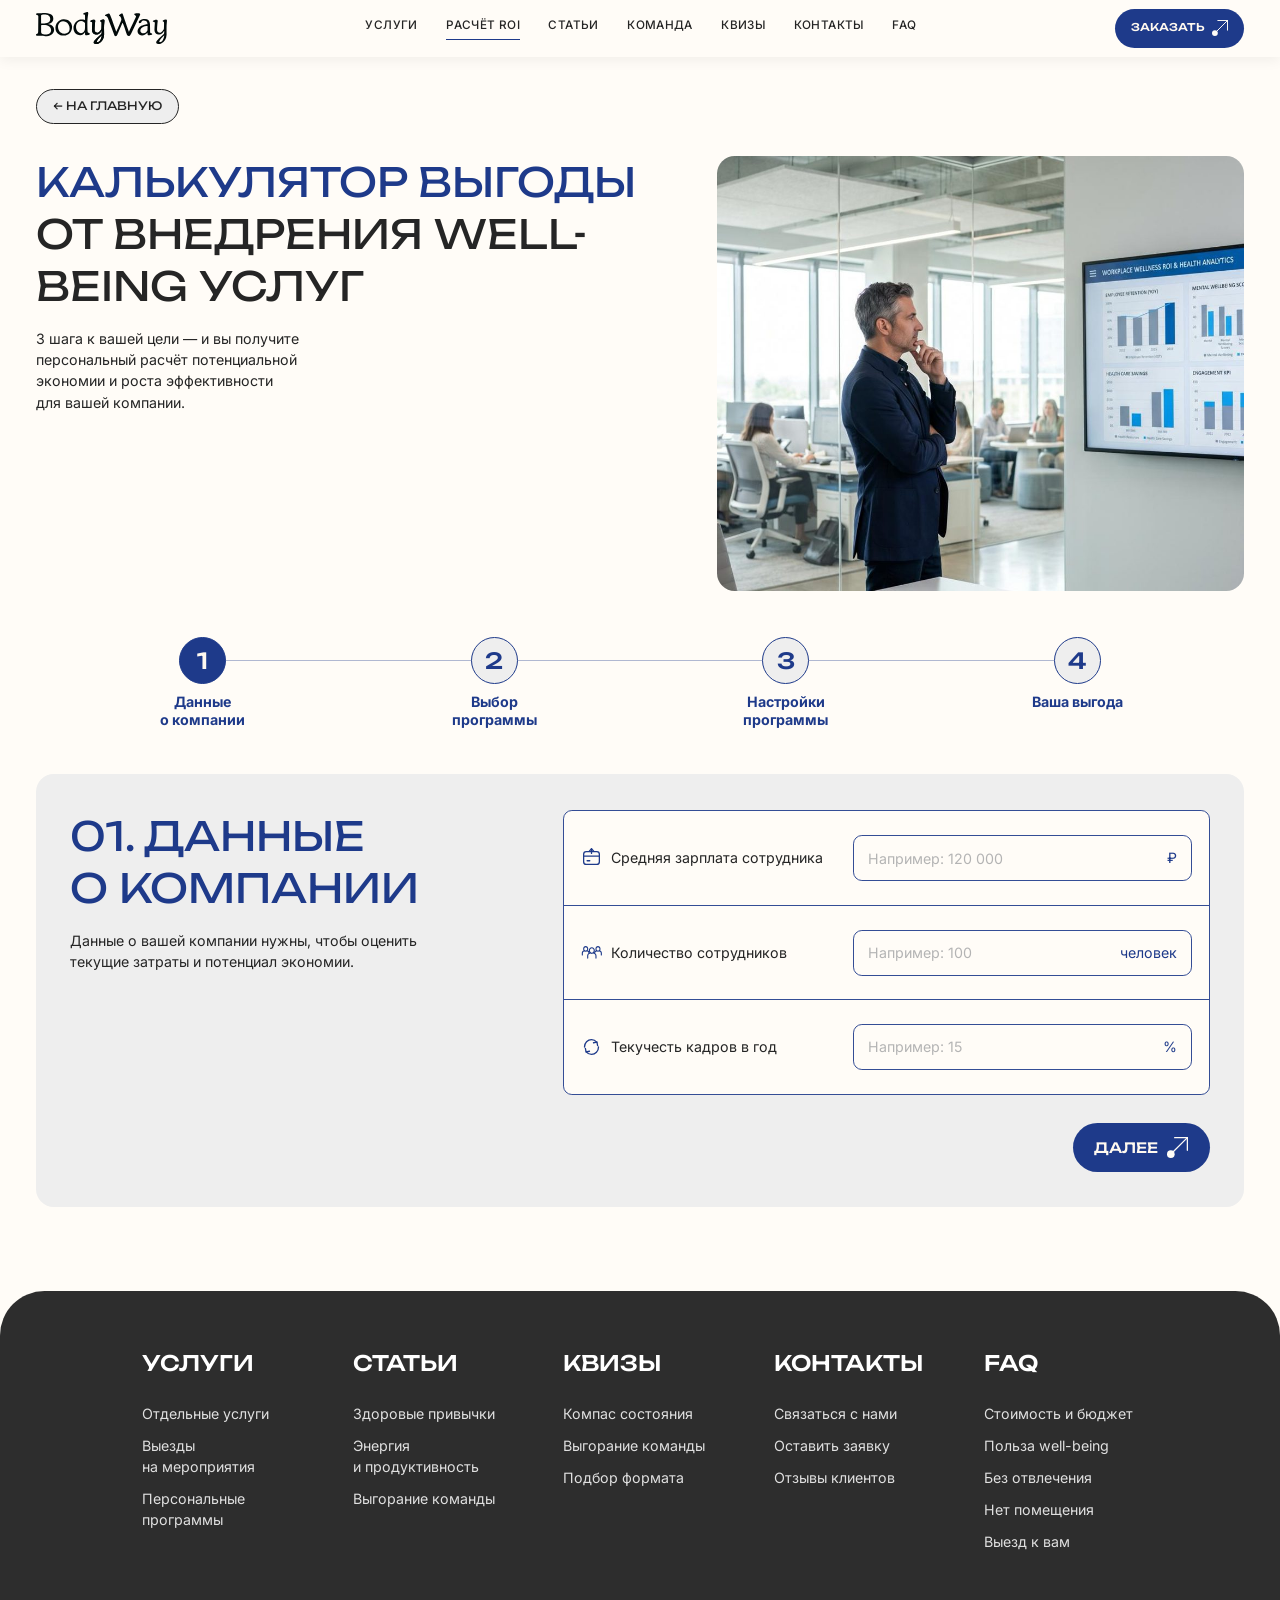
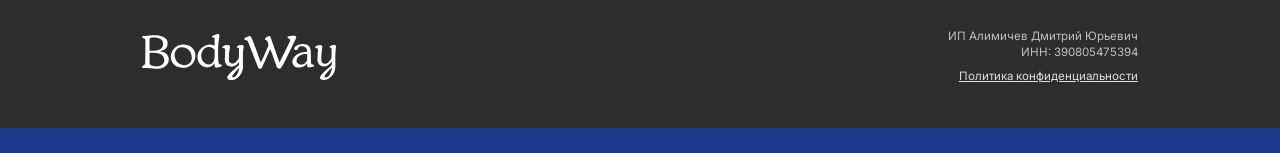
==== calculator.html @ 36db75ea "upd" ====
<!DOCTYPE html>
<html lang="ru">
<head>
<meta charset="UTF-8">
<meta name="viewport" content="width=device-width, initial-scale=1.0">
<link rel="icon" type="image/x-icon" href="assets/icons/favicon.ico">
<link rel="icon" type="image/png" sizes="32x32" href="assets/icons/favicon/favicon-32.png">
<link rel="icon" type="image/png" sizes="16x16" href="assets/icons/favicon/favicon-16.png">
<link rel="apple-touch-icon" sizes="180x180" href="assets/icons/favicon/favicon-180.png">
<title>Калькулятор выгоды — BodyWay</title>
<link rel="preconnect" href="https://fonts.googleapis.com">
<link rel="preconnect" href="https://fonts.gstatic.com" crossorigin>
<link href="https://fonts.googleapis.com/css2?family=Inter:wght@400;500;600;700&family=Unbounded:wght@400;500;600&display=swap" rel="stylesheet">
<link rel="stylesheet" href="css/style.css?v=48">
<link rel="stylesheet" href="css/calculator.css?v=12">
</head>
<body>

<header class="header">
  <div class="header__inner">
    <a href="index.html" class="header__logo">
      <img src="assets/icons/logo-black.svg" alt="BodyWay" class="header__logo-img">
    </a>

    <nav class="nav">
      <ul class="nav__list">
        <li class="nav__item nav__item--dropdown">
          <a href="uslugi.html" class="nav__link">Услуги</a>
          <ul class="dropdown">
            <li class="dropdown__item"><a href="uslugi.html#otdelnye" class="dropdown__link">Отдельные услуги</a></li>
            <li class="dropdown__item"><a href="uslugi.html#meropriyatiya" class="dropdown__link">Well-being сопровождение мероприятий</a></li>
            <li class="dropdown__item"><a href="uslugi.html#personalnye" class="dropdown__link">Персональные программы под&nbsp;ключ</a></li>
          </ul>
        </li>
        <li class="nav__item nav__item--current"><a href="calculator.html" class="nav__link">Расчёт ROI</a></li>
        <li class="nav__item"><a href="stati.html" class="nav__link">Статьи</a></li>
        <li class="nav__item"><a href="komanda.html" class="nav__link">Команда</a></li>
        <li class="nav__item"><a href="kvizy.html" class="nav__link">Квизы</a></li>
        <li class="nav__item"><a href="kontakty.html" class="nav__link">Контакты</a></li>
        <li class="nav__item"><a href="faq.html" class="nav__link">FAQ</a></li>
      </ul>
    </nav>

    <div class="header__right">
      <a href="kontakty.html" class="btn btn--navy">
        <span>Заказать</span>
        <img src="assets/icons/arrow-light.svg" alt="" class="btn__arrow">
      </a>
      <button type="button" class="header__burger" id="headerBurger" aria-label="Открыть меню" aria-expanded="false">
        <span></span>
        <span></span>
        <span></span>
      </button>
    </div>
  </div>

  <nav class="mobile-nav" id="mobileNav">
    <ul class="mobile-nav__list">
      <li class="mobile-nav__group">
        <a href="uslugi.html" class="mobile-nav__link">Услуги</a>
        <ul class="mobile-nav__sublist">
          <li><a href="uslugi.html#otdelnye" class="mobile-nav__sublink">Отдельные услуги</a></li>
          <li><a href="uslugi.html#meropriyatiya" class="mobile-nav__sublink">Well-being сопровождение мероприятий</a></li>
          <li><a href="uslugi.html#personalnye" class="mobile-nav__sublink">Персональные программы под&nbsp;ключ</a></li>
        </ul>
      </li>
      <li><a href="calculator.html" class="mobile-nav__link mobile-nav__link--current">Расчёт ROI</a></li>
      <li><a href="stati.html" class="mobile-nav__link">Статьи</a></li>
      <li><a href="komanda.html" class="mobile-nav__link">Команда</a></li>
      <li><a href="kvizy.html" class="mobile-nav__link">Квизы</a></li>
      <li><a href="kontakty.html" class="mobile-nav__link">Контакты</a></li>
      <li><a href="faq.html" class="mobile-nav__link">FAQ</a></li>
    </ul>
  </nav>
</header>

<main class="calc">
  <div class="container calc__top">
    <a href="index.html" class="calc__back">
      <span>← На&nbsp;главную</span>
    </a>

    <div class="calc__intro">
      <div class="calc__intro-text">
        <h1 class="calc__title">
          <span class="calc__title-accent">Калькулятор выгоды</span>
          от&nbsp;внедрения well-being услуг
        </h1>
        <p class="calc__intro-desc">3&nbsp;шага к&nbsp;вашей цели — и&nbsp;вы получите персональный расчёт потенциальной экономии и&nbsp;роста эффективности для&nbsp;вашей компании.</p>
      </div>
      <div class="calc__intro-media">
        <img src="assets/img/calc-roi.jpg" alt="" class="calc__intro-img" style="object-position:50% 40%">
      </div>
    </div>

    <ol class="calc__stepper" id="calcStepper">
      <li class="calc__step" data-step="1">
        <span class="calc__step-circle">1</span>
        <span class="calc__step-label">Данные о&nbsp;компании</span>
      </li>
      <li class="calc__step" data-step="2">
        <span class="calc__step-circle">2</span>
        <span class="calc__step-label">Выбор программы</span>
      </li>
      <li class="calc__step" data-step="3">
        <span class="calc__step-circle">3</span>
        <span class="calc__step-label">Настройки программы</span>
      </li>
      <li class="calc__step" data-step="4">
        <span class="calc__step-circle">4</span>
        <span class="calc__step-label">Ваша выгода</span>
      </li>
      <li class="calc__stepper-arrow" aria-hidden="true">
        <span class="calc__stepper-arrow-track">
          <span class="calc__stepper-arrow-fill" id="calcStepperFill"></span>
        </span>
        <span class="calc__stepper-arrow-head" id="calcStepperHead"></span>
      </li>
    </ol>

    <div class="calc__card">

      <!-- STEP 1 -->
      <section class="calc__panel" data-panel="1">
        <div class="calc__panel-info">
          <h2 class="calc__panel-title">01. Данные<br>о&nbsp;компании</h2>
          <p class="calc__panel-desc">Данные о&nbsp;вашей компании нужны, чтобы оценить текущие затраты и&nbsp;потенциал экономии.</p>
        </div>
        <div class="calc__panel-body">
        <div class="calc-field-group">
          <label class="calc-field">
            <span class="calc-field__label">
              <img src="assets/icons/icon-salary.svg" alt="" class="calc-field__label-icon">
              Средняя зарплата сотрудника
            </span>
            <span class="calc-field__input-box">
              <input type="number" id="calcSalary" class="calc-field__input" placeholder="Например: 120 000" min="10000" step="1000">
              <span class="calc-field__suffix">₽</span>
            </span>
          </label>
          <label class="calc-field">
            <span class="calc-field__label">
              <img src="assets/icons/icon-team-navy.svg" alt="" class="calc-field__label-icon">
              Количество сотрудников
            </span>
            <span class="calc-field__input-box">
              <input type="number" id="calcEmployees" class="calc-field__input" placeholder="Например: 100" min="1">
              <span class="calc-field__suffix">человек</span>
            </span>
          </label>
          <label class="calc-field">
            <span class="calc-field__label">
              <img src="assets/icons/icon-refresh.svg" alt="" class="calc-field__label-icon">
              Текучесть кадров в&nbsp;год
            </span>
            <span class="calc-field__input-box">
              <input type="number" id="calcTurnover" class="calc-field__input" placeholder="Например: 15" min="0" max="100" step="0.1">
              <span class="calc-field__suffix">%</span>
            </span>
          </label>
        </div>
        </div>
      </section>

      <!-- STEP 2 -->
      <section class="calc__panel" data-panel="2" hidden>
        <div class="calc__panel-info">
          <h2 class="calc__panel-title">02. Выберите<br>программу</h2>
          <p class="calc__panel-desc">Включите услуги, которые хотите внедрить. Можно выбрать одну или&nbsp;сразу все.</p>
        </div>
        <div class="calc-services" id="calcServices">
          <div class="calc-service" data-service="massage">
            <h3 class="calc-service__title">Выездной массаж</h3>
            <p class="calc-service__price">от 2 500 ₽/ сеанс</p>
            <p class="calc-service__desc">Снимает усталость, повышает энергию и&nbsp;работоспособность сотрудников</p>
            <p class="calc-service__source">Средняя рыночная цена для&nbsp;Москвы: сеанс (20–30 минут) — от&nbsp;2&nbsp;000 до&nbsp;3&nbsp;000 ₽ в&nbsp;зависимости от&nbsp;провайдера и&nbsp;количества сеансов.</p>
            <button type="button" class="calc-toggle calc-toggle--on" data-service-toggle="massage" aria-label="Включить/выключить"><span class="calc-toggle__knob"></span></button>
          </div>
          <div class="calc-service" data-service="yoga">
            <h3 class="calc-service__title">Йога</h3>
            <p class="calc-service__price">от 6 500 ₽/ сеанс</p>
            <p class="calc-service__desc">Снимает усталость, повышает энергию и&nbsp;работоспособность сотрудников</p>
            <p class="calc-service__source">Средняя рыночная цена группового занятия (60–90 минут) — варьируется в&nbsp;зависимости от&nbsp;формата и&nbsp;провайдера.</p>
            <button type="button" class="calc-toggle calc-toggle--on" data-service-toggle="yoga" aria-label="Включить/выключить"><span class="calc-toggle__knob"></span></button>
          </div>
          <div class="calc-service" data-service="bos">
            <h3 class="calc-service__title">Психолог / БОС*</h3>
            <p class="calc-service__price">от 6 500 ₽/ сеанс</p>
            <p class="calc-service__desc">Понижает уровень стресса и&nbsp;помогает справиться с&nbsp;выгоранием.</p>
            <p class="calc-service__source">Средняя рыночная цена сессии психолога с&nbsp;аппаратом биологической обратной связи (45 минут) — от&nbsp;4&nbsp;000 до&nbsp;8&nbsp;000 ₽.</p>
            <p class="calc-service__note">* БОС — аппарат биологической обратной связи</p>
            <button type="button" class="calc-toggle" data-service-toggle="bos" aria-label="Включить/выключить"><span class="calc-toggle__knob"></span></button>
          </div>
          <div class="calc-service" data-service="nutrition">
            <h3 class="calc-service__title">Нутрициолог</h3>
            <p class="calc-service__price">от 6 000 ₽/ сеанс</p>
            <p class="calc-service__desc">Помогает формировать полезные привычки и&nbsp;поддерживать энергию в&nbsp;течение дня.</p>
            <button type="button" class="calc-toggle" data-service-toggle="nutrition" aria-label="Включить/выключить"><span class="calc-toggle__knob"></span></button>
          </div>
          <div class="calc-service" data-service="aroma">
            <h3 class="calc-service__title">Ароматерапия</h3>
            <p class="calc-service__price">от 2 500 ₽/ сеанс</p>
            <p class="calc-service__desc">Снимает усталость, повышает энергию и&nbsp;работоспособность сотрудников</p>
            <button type="button" class="calc-toggle" data-service-toggle="aroma" aria-label="Включить/выключить"><span class="calc-toggle__knob"></span></button>
          </div>
        </div>
      </section>

      <!-- STEP 3 -->
      <section class="calc__panel" data-panel="3" hidden>
        <div class="calc__panel-info">
          <h2 class="calc__panel-title">03. Условия<br>программы</h2>
          <p class="calc__panel-desc">Укажите параметры для&nbsp;каждой выбранной услуги.</p>
        </div>
        <div class="calc-config" id="calcConfig"></div>
      </section>

      <!-- STEP 4 -->
      <section class="calc__panel" data-panel="4" hidden>
        <div class="calc__panel-info">
          <h2 class="calc__panel-title">04. Выгода<br>для&nbsp;вас</h2>
          <p class="calc__panel-desc">Результат подсчёта выгоды для&nbsp;вашей компании после введения well-being услуг от&nbsp;BodyWay.</p>
          <button type="button" class="calc__pdf-btn" id="calcPdfBtn">
            <span>Скачать результаты в&nbsp;PDF</span>
            <img src="assets/icons/arrow-dark.svg" alt="" class="btn__arrow">
          </button>
          <a href="kontakty.html" class="btn btn--cream calc__consult-btn" id="calcConsultBtn" hidden>
            <span>Проконсультироваться</span>
            <img src="assets/icons/arrow-dark.svg" alt="" class="btn__arrow">
          </a>
        </div>
        <div class="calc-results" id="calcResults"></div>
      </section>

      <div class="calc__actions" id="calcActions">
        <button type="button" class="calc__back-step" id="calcBackBtn" hidden>Назад</button>
        <button type="button" class="btn btn--navy" id="calcNextBtn">
          <span>Далее</span>
          <img src="assets/icons/arrow-light.svg" alt="" class="btn__arrow">
        </button>
      </div>
    </div>
  </div>

  <div class="modal" id="pdfConfirmModal" hidden>
    <div class="modal__overlay" id="pdfConfirmOverlay"></div>
    <div class="modal__dialog" role="dialog" aria-modal="true" aria-labelledby="pdfConfirmTitle">
      <h3 class="modal__title" id="pdfConfirmTitle">Скачивание результатов</h3>
      <p class="modal__text">Для&nbsp;скачивания результатов расчёта нам потребуется передать введённые вами данные компании BodyWay — это поможет нам улучшить работу калькулятора. Продолжить скачивание?</p>
      <div class="modal__actions">
        <button type="button" class="btn btn--navy" id="pdfConfirmDownload">
          <span>Скачать всё равно</span>
        </button>
        <button type="button" class="calc__back-step" id="pdfConfirmCancel">Отменить</button>
      </div>
    </div>
  </div>

</main>

<div class="calc-print" id="calcPrint" aria-hidden="true"></div>

<footer class="footer">
  <div class="container">
    <div class="footer__columns">
      <div class="footer__col">
        <h5 class="footer__heading">Услуги</h5>
        <a href="uslugi.html#otdelnye" class="footer__link">Отдельные услуги</a>
        <a href="uslugi.html#meropriyatiya" class="footer__link">Выезды на&nbsp;мероприятия</a>
        <a href="uslugi.html#personalnye" class="footer__link">Персональные программы</a>
      </div>
      <div class="footer__col">
        <h5 class="footer__heading">Статьи</h5>
        <a href="statya-privychki.html" class="footer__link">Здоровые привычки</a>
        <a href="statya-mitohondrii.html" class="footer__link">Энергия и&nbsp;продуктивность</a>
        <a href="stati.html" class="footer__link">Выгорание команды</a>
      </div>
      <div class="footer__col">
        <h5 class="footer__heading">Квизы</h5>
        <a href="kvizy.html" class="footer__link">Компас состояния</a>
        <a href="kvizy.html" class="footer__link">Выгорание команды</a>
        <a href="kvizy.html" class="footer__link">Подбор формата</a>
      </div>
      <div class="footer__col">
        <h5 class="footer__heading">Контакты</h5>
        <a href="kontakty.html" class="footer__link">Связаться с&nbsp;нами</a>
        <a href="kontakty.html#request-form" class="footer__link">Оставить заявку</a>
        <a href="kontakty.html#reviews" class="footer__link">Отзывы клиентов</a>
      </div>
      <div class="footer__col">
        <h5 class="footer__heading">FAQ</h5>
        <a href="faq.html" class="footer__link">Стоимость и&nbsp;бюджет</a>
        <a href="faq.html" class="footer__link">Польза well-being</a>
        <a href="faq.html" class="footer__link">Без отвлечения</a>
        <a href="faq.html" class="footer__link">Нет помещения</a>
        <a href="faq.html" class="footer__link">Выезд к&nbsp;вам</a>
      </div>
    </div>

    <div class="footer__bottom">
      <img src="assets/icons/logo-white.svg" alt="BodyWay" class="footer__logo">
      <div class="footer__legal">
        <p class="footer__legal-text">ИП Алимичев Дмитрий Юрьевич<br>ИНН: 390805475394</p>
        <a href="https://body-way.ru/policy" target="_blank" rel="noopener" class="footer__legal-link">Политика конфиденциальности</a>
      </div>
    </div>
  </div>
  <div class="footer__stripe"></div>
</footer>

<script src="js/main.js?v=20"></script>
<script src="js/forms.js?v=2"></script>
<script src="js/calculator.js?v=10"></script>
</body>
</html>
---- css/style.css ----
/* ===== Reset ===== */

* {
  box-sizing: border-box;
  margin: 0;
  padding: 0;
}

body {
  background-color: var(--color-cream);
  color: var(--color-ink);
  font-family: var(--font-body);
  font-size: 1.111vw;
  line-height: 1.5;
  overflow-x: clip;
}

img {
  display: block;
  max-width: 100%;
}

a {
  color: inherit;
  text-decoration: none;
}

ul, ol {
  list-style: none;
}

button, input, textarea, select {
  font-family: inherit;
  font-size: inherit;
  border: none;
  outline: none;
  background: none;
}

/* ===== Variables ===== */

:root {
  --color-cream: #fffcf7;
  --color-cream-soft: #fff9f0;
  --color-navy: #1e3a8a;
  --color-dark: #252525;
  --color-dark-2: #2d2d2d;
  --color-gray: #eeeeee;
  --color-ink: #252525;
  --color-white: #ffffff;
  --font-heading: 'Unbounded', sans-serif;
  --font-body: 'Inter', sans-serif;
  --header-h: 4.444vw;
  --radius-sm: 0.694vw;
  --radius-md: 1.389vw;
  --radius-lg: 3.472vw;
}

/* ===== Layout ===== */

.container {
  width: 100%;
  max-width: 100vw;
  padding-left: 2.778vw;
  padding-right: 2.778vw;
  margin-left: auto;
  margin-right: auto;
}

/* ===== Buttons ===== */

.btn[hidden] {
  display: none;
}

.btn {
  display: inline-flex;
  align-items: center;
  justify-content: center;
  gap: 0.694vw;
  height: 3.819vw;
  padding-left: 1.667vw;
  padding-right: 1.667vw;
  border-radius: var(--radius-lg);
  font-family: var(--font-heading);
  font-weight: 500;
  font-size: 1.111vw;
  text-transform: uppercase;
  white-space: nowrap;
  cursor: pointer;
  transition: opacity 0.2s ease, box-shadow 0.2s ease;
}

.btn:hover {
  opacity: 0.85;
  box-shadow: 0 0.4vw 1vw rgba(0, 0, 0, 0.15);
}

.btn:active {
  opacity: 0.7;
}

.btn--navy {
  background-color: var(--color-navy);
  color: var(--color-cream-soft);
}

.btn--cream {
  background-color: var(--color-cream);
  color: var(--color-navy);
}

.btn--full {
  width: 100%;
}

.btn__arrow {
  width: 1.667vw;
  height: 1.667vw;
  transition: transform 0.25s ease;
}

.btn:hover .btn__arrow {
  transform: translate(0.2vw, -0.2vw);
}

/* ===== Header ===== */

.header {
  position: sticky;
  top: 0;
  z-index: 100;
  height: var(--header-h);
  background-color: var(--color-cream);
  box-shadow: 0 0.3vw 1vw rgba(0, 0, 0, 0.06);
}

.header__inner {
  height: 100%;
  display: flex;
  align-items: center;
  justify-content: space-between;
  padding-left: 2.778vw;
  padding-right: 2.778vw;
}

.header__right {
  display: flex;
  align-items: center;
  gap: 1.25vw;
}

.header__burger {
  display: none;
  flex-direction: column;
  justify-content: center;
  align-items: center;
  gap: 0.417vw;
  width: 2.778vw;
  height: 2.778vw;
  cursor: pointer;
}

.header__burger span {
  display: block;
  width: 100%;
  height: 0.14vw;
  border-radius: 0.14vw;
  background-color: var(--color-ink);
  transition: transform 0.25s ease, opacity 0.25s ease;
}

.header--menu-open .header__burger span:nth-child(1) {
  transform: translateY(0.56vw) rotate(45deg);
}

.header--menu-open .header__burger span:nth-child(2) {
  opacity: 0;
}

.header--menu-open .header__burger span:nth-child(3) {
  transform: translateY(-0.56vw) rotate(-45deg);
}

.mobile-nav {
  display: none;
}

.header__logo-img {
  height: 2.5vw;
  width: auto;
}

.header .btn {
  height: 3.056vw;
  padding-left: 1.25vw;
  padding-right: 1.25vw;
  font-size: 0.833vw;
}

.header .btn__arrow {
  width: 1.25vw;
  height: 1.25vw;
}

.nav {
  height: 100%;
}

.nav__list {
  height: 100%;
  display: flex;
  align-items: center;
  gap: 2.222vw;
}

.nav__item {
  position: relative;
  align-self: stretch;
  display: flex;
  align-items: center;
}

.nav__link {
  font-family: var(--font-body);
  font-weight: 500;
  font-size: 0.917vw;
  text-transform: uppercase;
  letter-spacing: 0.03vw;
  padding-bottom: 0.35vw;
  border-bottom: 0.14vw solid transparent;
  transition: border-color 0.2s ease, opacity 0.2s ease;
}

.nav__link:hover {
  opacity: 0.6;
}

.nav__item--current .nav__link {
  border-bottom-color: var(--color-navy);
}

/* ===== Dropdown ===== */

.dropdown {
  position: absolute;
  top: 100%;
  left: 50%;
  transform: translateX(-50%);
  min-width: 19vw;
  background-color: var(--color-cream);
  border-radius: var(--radius-md);
  box-shadow: 0 1.2vw 2.5vw rgba(0, 0, 0, 0.14);
  padding: 0.833vw;
  padding-top: 1.111vw;
  opacity: 0;
  visibility: hidden;
  pointer-events: none;
  transition: opacity 0.15s ease;
}

.nav__item--dropdown:hover .dropdown,
.nav__item--dropdown:focus-within .dropdown,
.nav__item--dropdown.nav__item--open .dropdown {
  opacity: 1;
  visibility: visible;
  pointer-events: auto;
}

.dropdown__item + .dropdown__item {
  margin-top: 0.278vw;
}

.dropdown__link {
  display: block;
  padding: 0.694vw 0.972vw;
  border-radius: var(--radius-sm);
  font-size: 0.972vw;
  transition: background-color 0.2s ease;
}

.dropdown__link:hover {
  background-color: var(--color-gray);
}

/* ===== Hero ===== */

.hero {
  position: relative;
  min-height: 52.43vw;
  display: flex;
  align-items: center;
  justify-content: space-between;
  gap: 3vw;
  padding: 0 2.778vw;
  overflow: hidden;
}

.hero__bg {
  position: absolute;
  inset: 0;
  background-color: #101e52;
}

.hero__ambient {
  position: absolute;
  inset: -8%;
}

.hero__ambient-img {
  position: absolute;
  inset: 0;
  width: 100%;
  height: 100%;
  object-fit: cover;
  filter: blur(3.5vw) saturate(1.15);
  opacity: 0;
  transition: opacity 1s ease;
}

.hero__ambient-img--active {
  opacity: 1;
}

.hero__overlay {
  position: absolute;
  inset: 0;
  background:
    linear-gradient(90deg, rgba(16, 30, 82, 0.94) 0%, rgba(16, 30, 82, 0.82) 55%, rgba(16, 30, 82, 0.62) 100%),
    linear-gradient(0deg, rgba(0, 0, 0, 0.25) 0%, rgba(0, 0, 0, 0) 35%);
}

.hero-reel {
  position: absolute;
  z-index: 1;
  top: 0;
  right: 0;
  bottom: 0;
  width: 44vw;
  opacity: 0;
  animation: heroFadeIn 1s ease 0.3s forwards;
}

.hero-reel__frame {
  position: absolute;
  inset: 0;
  overflow: hidden;
  cursor: pointer;
  -webkit-mask-image: linear-gradient(90deg, rgba(0, 0, 0, 0) 0%, rgba(0, 0, 0, 0.04) 6%, rgba(0, 0, 0, 0.14) 14%, rgba(0, 0, 0, 0.32) 24%, rgba(0, 0, 0, 0.56) 36%, rgba(0, 0, 0, 0.8) 50%, rgba(0, 0, 0, 0.95) 64%, #000 78%);
  mask-image: linear-gradient(90deg, rgba(0, 0, 0, 0) 0%, rgba(0, 0, 0, 0.04) 6%, rgba(0, 0, 0, 0.14) 14%, rgba(0, 0, 0, 0.32) 24%, rgba(0, 0, 0, 0.56) 36%, rgba(0, 0, 0, 0.8) 50%, rgba(0, 0, 0, 0.95) 64%, #000 78%);
  background-color: #101e52;
}

.hero-reel__frame::after {
  content: '';
  position: absolute;
  inset: 0;
  z-index: 2;
  pointer-events: none;
  background:
    linear-gradient(180deg, rgba(0, 0, 0, 0.35) 0%, rgba(0, 0, 0, 0) 18%),
    linear-gradient(0deg, rgba(0, 0, 0, 0.5) 0%, rgba(0, 0, 0, 0) 28%);
}

.hero-reel__video {
  position: absolute;
  inset: 0;
  width: 100%;
  height: 100%;
  object-fit: cover;
  opacity: 0;
  transition: opacity 0.6s ease;
}

.hero-reel__video--active {
  opacity: 1;
}

.hero-reel__bars {
  position: absolute;
  top: 1.4vw;
  left: 15vw;
  right: 2.778vw;
  z-index: 3;
  display: flex;
  gap: 0.4vw;
}

.hero-reel__bar {
  position: relative;
  flex: 1;
  height: 1.1vw;
  padding: 0;
  border: 0;
  background: none;
  cursor: pointer;
}

.hero-reel__bar::before {
  content: '';
  position: absolute;
  left: 0;
  right: 0;
  top: 50%;
  height: 0.28vw;
  transform: translateY(-50%);
  border-radius: 0.2vw;
  background: rgba(255, 252, 247, 0.38);
}

.hero-reel__bar-fill {
  position: absolute;
  left: 0;
  top: 50%;
  z-index: 1;
  width: 0;
  height: 0.28vw;
  transform: translateY(-50%);
  border-radius: 0.2vw;
  background: var(--color-cream);
}

.hero__sound {
  position: absolute;
  right: 2.778vw;
  bottom: 1.8vw;
  z-index: 3;
  display: flex;
  align-items: center;
  justify-content: center;
  width: 3.472vw;
  height: 3.472vw;
  border: 0.07vw solid rgba(255, 252, 247, 0.6);
  border-radius: 50%;
  background-color: rgba(16, 30, 82, 0.55);
  backdrop-filter: blur(0.4vw);
  -webkit-backdrop-filter: blur(0.4vw);
  color: var(--color-cream);
  cursor: pointer;
  transition: background-color 0.2s ease, transform 0.2s ease;
}

.hero__sound:hover {
  background-color: rgba(16, 30, 82, 0.8);
  transform: scale(1.06);
}

.hero__sound-icon {
  width: 1.667vw;
  height: 1.667vw;
}

.hero__sound-icon--on {
  display: none;
}

.hero__sound--on .hero__sound-icon--on {
  display: block;
}

.hero__sound--on .hero__sound-icon--off {
  display: none;
}

.hero__content {
  position: relative;
  z-index: 1;
  flex: 1 1 auto;
  max-width: 52vw;
  padding: 4vw 0;
}

.hero__title {
  font-family: var(--font-heading);
  font-weight: 400;
  font-size: 2.639vw;
  line-height: 1.55;
  text-transform: uppercase;
  color: var(--color-cream);
  max-width: 54vw;
  margin-bottom: 1.667vw;
  opacity: 0;
  animation: heroFadeUp 0.8s ease 0.15s forwards;
}

.hero__plate {
  display: inline-block;
  background-color: var(--color-cream);
  border-radius: var(--radius-md);
  padding: 1.25vw 2.083vw;
  margin-bottom: 2.222vw;
}

.hero__logo {
  display: block;
  width: 20vw;
  height: auto;
}

.hero__tagline {
  display: block;
}

.hero__mark {
  background: none;
  display: inline-block;
  white-space: nowrap;
  margin-top: 0.4vw;
  color: inherit;
}

.stati-title-accent {
  color: var(--color-navy);
}

.hero__text {
  font-size: 1.25vw;
  font-weight: 400;
  line-height: 1.6;
  color: rgba(255, 252, 247, 0.72);
  margin-bottom: 2.5vw;
  max-width: 36vw;
  padding-left: 1.25vw;
  border-left: 0.14vw solid rgba(185, 200, 255, 0.55);
  opacity: 0;
  animation: heroFadeUp 0.8s ease 0.4s forwards;
}

.hero__actions {
  display: flex;
  align-items: center;
  gap: 2.222vw;
  opacity: 0;
  animation: heroFadeUp 0.8s ease 0.65s forwards;
}

@keyframes heroFadeIn {
  from {
    opacity: 0;
  }
  to {
    opacity: 1;
  }
}

@keyframes heroFadeUp {
  from {
    opacity: 0;
    transform: translateY(1.2vw);
  }
  to {
    opacity: 1;
    transform: translateY(0);
  }
}

/* ===== Sections shared ===== */

.section {
  position: relative;
  background-color: var(--color-cream);
  padding-top: 5.556vw;
  padding-bottom: 5.556vw;
}

.section--pinned {
  position: sticky;
  top: var(--header-h);
  z-index: 1;
}

.section--cover {
  position: relative;
  z-index: 2;
}

.section__title {
  font-family: var(--font-heading);
  font-weight: 400;
  font-size: 3.125vw;
  line-height: 1.25;
  color: var(--color-ink);
  text-transform: uppercase;
  margin-bottom: 3.333vw;
  scroll-margin-top: var(--header-h);
}

.section__title--light {
  color: var(--color-cream);
}

/* ===== 01 Why us ===== */

.section--why {
  background-color: var(--color-cream);
}

.why {
  display: grid;
  grid-template-columns: 34.1vw 1fr;
  gap: 6.5vw;
  align-items: stretch;
}

.why__col {
  display: flex;
  flex-direction: column;
}

.why__media {
  position: relative;
  flex: 1 1 auto;
  min-height: 25.208vw;
}

.why__col .section__title {
  margin-bottom: 2.6vw;
}

.why__img {
  position: absolute;
  inset: 0;
  width: 100%;
  height: 100%;
  object-fit: cover;
  border-radius: var(--radius-md);
}

.timeline {
  position: relative;
  display: flex;
  flex-direction: column;
  gap: 1.667vw;
  width: 42.848vw;
  margin-left: auto;
}

.timeline::before {
  content: '';
  position: absolute;
  left: 1.84vw;
  top: 1.84vw;
  bottom: 1.84vw;
  width: 0.111vw;
  background-color: var(--color-navy);
  opacity: 0.35;
  z-index: 0;
}

.timeline__item {
  position: relative;
  display: flex;
  align-items: flex-start;
  gap: 1.667vw;
}

.timeline__num {
  position: relative;
  flex-shrink: 0;
  display: flex;
  align-items: center;
  justify-content: center;
  width: 3.681vw;
  height: 3.681vw;
  border-radius: 50%;
  background-color: var(--color-navy);
  color: var(--color-cream-soft);
  font-family: var(--font-heading);
  font-weight: 500;
  font-size: 1.736vw;
  line-height: 1;
  z-index: 1;
}

.timeline__body {
  width: 37.5vw;
  background-color: var(--color-gray);
  border-radius: var(--radius-md);
  padding: 1.528vw 1.944vw;
}

.timeline__title {
  font-family: var(--font-body);
  font-weight: 700;
  font-size: 1.736vw;
  color: var(--color-navy);
  margin-bottom: 0.556vw;
}

.timeline__text {
  font-size: 1.111vw;
  line-height: 1.5;
}

/* ===== 02 Offer ===== */

.section--offer {
  background-color: var(--color-dark);
}

.section--offer .section__title {
  margin-bottom: 1.389vw;
}

.offer {
  display: flex;
  flex-direction: column;
  gap: 2.153vw;
}

.offer__row {
  display: grid;
  grid-template-columns: repeat(3, 1fr);
  gap: 2.153vw;
  align-items: stretch;
}

.service {
  display: flex;
  flex-direction: column;
  background-color: var(--color-navy);
  border-radius: var(--radius-md);
  padding: 1.528vw 2.222vw;
}

.service__head {
  display: flex;
  align-items: center;
  gap: 0.972vw;
  margin-bottom: 1.25vw;
}

.service__num {
  display: flex;
  align-items: center;
  justify-content: center;
  width: 2.639vw;
  height: 2.639vw;
  border-radius: 50%;
  background-color: var(--color-white);
  color: var(--color-navy);
  font-family: var(--font-heading);
  font-weight: 500;
  font-size: 1.25vw;
  line-height: 1;
  flex-shrink: 0;
}

.service__title {
  font-family: var(--font-body);
  font-weight: 700;
  font-size: 1.319vw;
  color: var(--color-white);
}

.service__desc {
  font-size: 1.111vw;
  line-height: 1.5;
  color: var(--color-ink);
  background-color: var(--color-white);
  border-radius: var(--radius-sm);
  padding: 1.389vw 1.667vw;
  margin-bottom: 1.389vw;
}

.service__list {
  background-color: var(--color-white);
  border-radius: var(--radius-sm);
  padding: 1.111vw 1.667vw;
  margin-bottom: 1.389vw;
}

.service__list-item {
  display: flex;
  align-items: center;
  gap: 1.111vw;
  font-size: 1.111vw;
  color: var(--color-ink);
  padding: 0.694vw 0.833vw;
  transition: background-color 0.2s ease;
}

.service__list-item--active {
  background-color: var(--color-gray);
}

.service__list-item span {
  flex: 1;
}

.service__list-arrow {
  flex-shrink: 0;
  width: 2.778vw;
  height: 1.111vw;
  opacity: 1;
  animation: service-arrow-nudge 1.4s ease-in-out infinite;
}

@keyframes service-arrow-nudge {
  0%, 100% {
    transform: translateX(0);
  }
  50% {
    transform: translateX(0.417vw);
  }
}

.service__list li + li {
  border-top: 0.07vw solid rgba(0, 0, 0, 0.08);
}

.service__icon {
  flex-shrink: 0;
  width: 2.6vw;
  height: 2.6vw;
  margin: -0.3vw 0.3vw -0.3vw -0.9vw;
  object-fit: contain;
}

.service__link {
  display: inline-flex;
  align-items: center;
  gap: 0.694vw;
  margin-top: auto;
  font-family: var(--font-body);
  font-weight: 600;
  font-size: 1.111vw;
  color: var(--color-gray);
  transition: opacity 0.2s ease, transform 0.2s ease;
}

.service__link:hover {
  opacity: 0.7;
  transform: translateX(0.2vw);
}

.service__link-icon {
  width: 2.639vw;
  height: 2.639vw;
}

.tags {
  display: flex;
  flex-wrap: wrap;
  gap: 0.694vw;
  margin-bottom: 1.389vw;
}

.tags__item {
  display: inline-flex;
  align-items: center;
  border: 0.07vw solid var(--color-white);
  border-radius: var(--radius-lg);
  background-color: rgba(238, 238, 238, 0.12);
  color: var(--color-white);
  font-family: var(--font-heading);
  font-size: 0.903vw;
  text-transform: uppercase;
  padding: 0.694vw 1.25vw;
  cursor: pointer;
}

.tags__item:hover {
  background-color: rgba(238, 238, 238, 0.3);
}

.offer-card {
  display: flex;
  flex-direction: column;
  justify-content: flex-start;
  background-color: var(--color-cream);
  border: 0.07vw solid var(--color-navy);
  border-radius: var(--radius-md);
  padding: 1.528vw 2.222vw;
}

.offer-card .btn,
.service .btn {
  margin-top: auto;
}

.offer-card__title {
  font-family: var(--font-body);
  font-weight: 700;
  font-size: 1.736vw;
  color: var(--color-ink);
  margin-bottom: 0.833vw;
}

.offer-card__desc {
  font-size: 1.111vw;
  line-height: 1.5;
  margin-bottom: 1.389vw;
}

.check-list {
  display: flex;
  flex-direction: column;
  gap: 0.833vw;
  margin-bottom: 1.667vw;
}

.check-list__item {
  display: flex;
  align-items: center;
  gap: 0.833vw;
  font-size: 1.111vw;
}

.check-list__icon {
  flex-shrink: 0;
  width: 1.667vw;
  height: 1.667vw;
}

/* ===== 03 Need ===== */

.section--need {
  background-color: var(--color-cream);
  padding-bottom: 2vw;
}

.need {
  display: flex;
  justify-content: space-between;
  align-items: flex-start;
  gap: 2.778vw;
}

.need .section__title {
  margin-bottom: 0;
  flex-shrink: 0;
}

.need-list {
  position: relative;
  display: flex;
  flex-direction: column;
  gap: 5vw;
  max-width: 42vw;
  width: 100%;
}

.need-list::before {
  content: '';
  position: absolute;
  left: 1.84vw;
  top: 1.84vw;
  bottom: 1.84vw;
  width: 0.111vw;
  background-color: rgba(37, 37, 37, 0.25);
  z-index: 0;
}

.need-list__item {
  position: relative;
  display: flex;
  align-items: center;
  gap: 1.667vw;
}

.need-list__icon {
  position: relative;
  flex-shrink: 0;
  display: flex;
  align-items: center;
  justify-content: center;
  width: 3.681vw;
  height: 3.681vw;
  border-radius: 50%;
  background-color: var(--color-dark);
  z-index: 1;
}

.need-list__icon-img {
  display: block;
  width: 1.9vw;
  height: auto;
}

.need-list__text {
  font-family: var(--font-body);
  font-weight: 500;
  font-size: 1.667vw;
  line-height: 1.4;
}

.gallery {
  margin-top: 2.778vw;
  padding: 1.667vw 0;
  overflow: hidden;
}

.gallery__track {
  display: flex;
  gap: 1.111vw;
  width: max-content;
  will-change: transform;
}

.gallery__item {
  flex-shrink: 0;
  width: 20vw;
  height: 24.306vw;
  overflow: hidden;
  border-radius: var(--radius-md);
  transform: scale(0.88);
  opacity: 0.75;
  transition: transform 0.35s ease, opacity 0.35s ease;
}

.gallery__item--active {
  transform: scale(1);
  opacity: 1;
}

.gallery__img {
  width: 100%;
  height: 100%;
  object-fit: cover;
}

/* ===== 04 Steps ===== */

.section--steps {
  background-color: var(--color-cream);
  padding-top: 2vw;
}

.steps {
  display: flex;
  flex-direction: column;
  gap: 2.5vw;
}

.steps__intro .section__title {
  margin-bottom: 1.667vw;
}

.steps__intro-text {
  font-size: 1.111vw;
  line-height: 1.5;
  max-width: 28.68vw;
}

.steps__stepper {
  position: relative;
  display: flex;
  justify-content: space-between;
}

.steps__stepper::before {
  content: '';
  position: absolute;
  left: 0;
  right: 0;
  top: 1.84vw;
  height: 0.07vw;
  background-color: var(--color-navy);
  opacity: 0.35;
  z-index: 0;
}

.steps__step {
  position: relative;
  z-index: 1;
  display: flex;
  flex-direction: column;
  align-items: center;
  gap: 0.694vw;
}

.steps__step-circle {
  display: flex;
  align-items: center;
  justify-content: center;
  width: 3.681vw;
  height: 3.681vw;
  border-radius: 50%;
  border: 0.07vw solid var(--color-navy);
  background-color: var(--color-gray);
  color: var(--color-navy);
  font-family: var(--font-heading);
  font-weight: 500;
  font-size: 1.736vw;
}

.steps__row {
  display: grid;
  grid-template-columns: repeat(3, 1fr);
  gap: 2.153vw;
  align-items: stretch;
}

.steps__row-item {
  display: contents;
}

.steps__row-num {
  display: none;
}

.cta-card {
  display: flex;
  flex-direction: column;
  justify-content: space-between;
  align-items: flex-start;
  background-color: var(--color-navy);
  border: 0.104vw solid #586170;
  border-radius: var(--radius-md);
  padding: 1.56vw 2.014vw 1.944vw;
  transition: transform 0.25s cubic-bezier(0.34, 1.56, 0.64, 1), box-shadow 0.25s ease, border-color 0.25s ease;
}

.cta-card:hover {
  transform: translateY(-0.28vw) scale(1.015);
  box-shadow: 0 1vw 2vw rgba(0, 0, 0, 0.2);
  border-color: var(--color-cream);
}

.cta-card:active {
  transform: translateY(0) scale(0.98);
}

.cta-card__icon {
  flex-shrink: 0;
  width: 3.611vw;
  height: 3.611vw;
}

.cta-card__text {
  font-family: var(--font-body);
  font-weight: 500;
  font-size: 1.667vw;
  color: var(--color-cream-soft);
  line-height: 1.3;
  max-width: 16.667vw;
}

.flip-card {
  position: relative;
  min-height: 21.5vw;
  perspective: 150vw;
}

.flip-card__inner {
  position: relative;
  width: 100%;
  height: 100%;
  transition: transform 0.6s cubic-bezier(0.4, 0.2, 0.2, 1);
  transform-style: preserve-3d;
  -webkit-transform-style: preserve-3d;
  will-change: transform;
}

.flip-card--flipped .flip-card__inner {
  transform: rotateY(180deg);
}

.flip-card__face {
  position: absolute;
  inset: 0;
  backface-visibility: hidden;
  -webkit-backface-visibility: hidden;
  will-change: transform;
}

.flip-card__face--front {
  cursor: pointer;
}

.flip-card__face--back {
  transform: rotateY(180deg);
  cursor: pointer;
  pointer-events: none;
}

.flip-card--flipped .flip-card__face--front {
  pointer-events: none;
}

.flip-card--flipped .flip-card__face--back {
  pointer-events: auto;
}

.flip-card__face--front.cta-card:hover {
  transform: none;
}

#guaranteesFlipCard .flip-card__face--back {
  overflow-y: auto;
}

.form-card {
  background-color: var(--color-navy);
  border: 0.1vw solid #586170;
  border-radius: var(--radius-md);
  padding: 1.528vw 1.597vw 1.944vw;
  display: flex;
  flex-direction: column;
  gap: 0.486vw;
}

.form-card__intro {
  font-family: var(--font-body);
  font-weight: 700;
  font-size: 1.736vw;
  line-height: 1.3;
  color: var(--color-cream-soft);
  margin-bottom: 0.833vw;
}

.form-card__input {
  width: 100%;
  height: 2.917vw;
  background-color: rgba(238, 238, 238, 0.35);
  border-radius: var(--radius-md);
  padding: 0 1.111vw;
  color: var(--color-cream-soft);
  font-size: 1.111vw;
  transition: background-color 0.2s ease;
}

.form-card__input:focus {
  background-color: rgba(238, 238, 238, 0.5);
}

.form-card__input::placeholder {
  color: #e8e8e8;
}

.form-card__select {
  appearance: none;
  cursor: pointer;
}

.form-card__select:invalid {
  color: #e8e8e8;
}

.form-card__select option {
  color: var(--color-ink);
  background-color: var(--color-cream);
}

.form-card__checkbox {
  display: flex;
  align-items: center;
  gap: 0.694vw;
  font-size: 0.972vw;
  color: var(--color-cream-soft);
  cursor: pointer;
  margin-top: 0.625vw;
}

.form-card__checkbox input {
  width: 0.972vw;
  height: 0.972vw;
  flex-shrink: 0;
  accent-color: var(--color-cream);
}

.form-card .btn {
  margin-top: auto;
}

.form-card__hp {
  position: absolute;
  width: 1px;
  height: 1px;
  overflow: hidden;
  opacity: 0;
  pointer-events: none;
}

.btn:disabled {
  opacity: 0.6;
  cursor: not-allowed;
}

.form-status {
  font-size: 0.972vw;
  line-height: 1.4;
  margin-top: 0.833vw;
}

.form-status--success {
  color: #8fe3a8;
}

.form-status--error {
  color: #ff9e9e;
}

/* ===== 05 Articles ===== */

.stati-intro {
  padding-top: 2.5vw;
  padding-bottom: 1.5vw;
}

.stati-intro__desc {
  font-size: 1.111vw;
  line-height: 1.5;
  max-width: 34vw;
  color: var(--color-ink);
  margin-top: 1.25vw;
}

.section--articles {
  padding-top: 2vw;
}

.article-list {
  display: flex;
  flex-direction: column;
  gap: 1.667vw;
}

.article-preview {
  display: flex;
  align-items: stretch;
  height: 18vw;
  background-color: var(--color-gray);
  border-radius: var(--radius-md);
  overflow: hidden;
  transition: transform 0.25s ease, box-shadow 0.25s ease, opacity 0.2s ease;
}

.article-preview:hover {
  transform: translateY(-0.2vw);
  box-shadow: 0 0.8vw 1.6vw rgba(0, 0, 0, 0.12);
}

.article-preview--soon {
  opacity: 0.55;
  pointer-events: none;
}

.article-preview__media {
  flex: 0 0 14vw;
}

.article-preview__media--placeholder {
  background-color: var(--color-gray);
}

.article-preview__img {
  width: 100%;
  height: 100%;
  object-fit: cover;
}

.article-preview__body {
  flex: 1;
  min-width: 0;
  padding: 2.222vw 1.944vw;
  display: flex;
  flex-direction: column;
  justify-content: center;
}

.article-preview__tag {
  font-family: var(--font-body);
  font-weight: 700;
  font-size: 1.389vw;
  color: var(--color-navy);
  margin-bottom: 0.417vw;
}

.article-preview__title {
  font-family: var(--font-heading);
  font-weight: 400;
  font-size: 1.944vw;
  line-height: 1.25;
  text-transform: uppercase;
  color: var(--color-ink);
  margin-bottom: 0.833vw;
}

.article-preview__desc {
  display: -webkit-box;
  -webkit-line-clamp: 3;
  -webkit-box-orient: vertical;
  overflow: hidden;
  font-size: 1.111vw;
  line-height: 1.45;
  color: var(--color-ink);
  margin-bottom: 0.833vw;
}

.article-preview__link {
  display: inline-flex;
  align-items: center;
  gap: 0.5vw;
  font-family: var(--font-heading);
  font-size: 0.917vw;
  text-transform: uppercase;
  color: var(--color-navy);
  margin-top: auto;
}

.article-preview__link img {
  width: 1vw;
  height: 1vw;
}

/* ===== Footer ===== */

.footer {
  position: relative;
  z-index: 2;
  display: flex;
  flex-direction: column;
  background-color: var(--color-dark-2);
  border-radius: var(--radius-lg) var(--radius-lg) 0 0;
  padding-top: 4.444vw;
}

.footer > .container {
  padding-bottom: 3.333vw;
}

.footer__columns {
  display: flex;
  justify-content: center;
  gap: 4.444vw;
  margin-bottom: 5.556vw;
}

.footer__col {
  width: 12vw;
}

.footer__heading {
  font-family: var(--font-heading);
  font-weight: 500;
  font-size: 1.667vw;
  text-transform: uppercase;
  color: var(--color-white);
  margin-bottom: 1.389vw;
}

.footer__link {
  display: block;
  font-size: 1.111vw;
  color: var(--color-white);
  opacity: 0.85;
  padding: 0.417vw 0;
  transition: opacity 0.2s ease;
}

.footer__link:hover {
  opacity: 1;
  text-decoration: underline;
}

.footer__bottom {
  display: flex;
  align-items: center;
  justify-content: space-between;
  gap: 2.778vw;
  max-width: 77.776vw;
  margin: 0 auto;
}

.footer__logo {
  height: 3.611vw;
  width: auto;
}

.footer__legal {
  display: flex;
  flex-direction: column;
  align-items: flex-end;
  gap: 0.556vw;
}

.footer__legal-text {
  font-size: 0.903vw;
  line-height: 1.4;
  color: var(--color-white);
  opacity: 0.7;
  text-align: right;
}

.footer__legal-link {
  font-size: 0.903vw;
  color: var(--color-white);
  opacity: 0.85;
  text-decoration: underline;
  transition: opacity 0.2s ease;
}

.footer__legal-link:hover {
  opacity: 1;
}

.footer__stripe {
  margin-top: auto;
  height: 1.944vw;
  background-color: var(--color-navy);
}

/* ===== Scroll reveal ===== */

.reveal {
  opacity: 0;
  transform: translateY(2.5vw);
  transition: opacity 0.7s ease, transform 0.7s ease;
}

.reveal.in-view {
  opacity: 1;
  transform: translateY(0);
}

/* ===== Empty page ===== */

.empty-main {
  min-height: calc(100vh - var(--header-h));
  display: flex;
  align-items: center;
  justify-content: center;
  text-align: center;
  padding: 5.556vw 2.778vw;
}

.empty-main__title {
  font-family: var(--font-heading);
  font-weight: 400;
  font-size: 2.222vw;
  text-transform: uppercase;
  color: var(--color-ink);
}

/* ===== Responsive ===== */

@media (max-width: 900px) {
  :root {
    --header-h: 16vw;
  }

  body {
    font-size: 2.5vw;
  }

  .nav {
    display: none;
  }

  .header__logo-img {
    height: 5vw;
  }

  .header__right {
    gap: 3vw;
  }

  .header__burger {
    display: flex;
  }

  .header .btn span {
    display: inline;
  }

  .header .btn {
    height: 8.5vw;
    padding: 0 3.5vw;
    font-size: 2.8vw;
    margin-right: 2vw;
  }

  .header .btn__arrow {
    width: 3.5vw;
    height: 3.5vw;
  }

  .header__burger {
    width: 8vw;
    height: 8vw;
    gap: 1.2vw;
  }

  .header__burger span {
    height: 0.4vw;
    border-radius: 0.4vw;
  }

  .header--menu-open .header__burger span:nth-child(1) {
    transform: translateY(1.6vw) rotate(45deg);
  }

  .header--menu-open .header__burger span:nth-child(3) {
    transform: translateY(-1.6vw) rotate(-45deg);
  }

  .mobile-nav {
    display: block;
    position: absolute;
    top: 100%;
    left: 0;
    right: 0;
    max-height: 0;
    overflow: hidden;
    background-color: var(--color-cream);
    box-shadow: 0 1vw 2vw rgba(0, 0, 0, 0.12);
    transition: max-height 0.3s ease;
    z-index: 99;
  }

  .header--menu-open .mobile-nav {
    max-height: 100vh;
    overflow-y: auto;
  }

  .mobile-nav__list {
    padding: 4vw 6vw 6vw;
  }

  .mobile-nav__link {
    display: block;
    padding: 3vw 0;
    font-family: var(--font-body);
    font-weight: 500;
    font-size: 4vw;
    text-transform: uppercase;
    color: var(--color-ink);
    border-bottom: 0.14vw solid rgba(0, 0, 0, 0.08);
  }

  .mobile-nav__link--current {
    color: var(--color-navy);
  }

  .mobile-nav__sublist {
    padding: 0 0 2vw 4vw;
  }

  .mobile-nav__sublink {
    display: block;
    padding: 2vw 0;
    font-size: 3.4vw;
    color: var(--color-ink);
    opacity: 0.75;
  }

  .nav__list {
    gap: 3vw;
  }

  .hero {
    flex-direction: column;
    align-items: stretch;
    justify-content: flex-start;
    gap: 0;
    min-height: 0;
    padding: 0 5vw 10vw;
  }

  .hero__sound {
    top: 9vw;
    right: 4vw;
    bottom: auto;
    width: 10vw;
    height: 10vw;
  }

  .hero__sound-icon {
    width: 5vw;
    height: 5vw;
  }

  .hero__content {
    max-width: none;
    margin-top: -16vw;
    padding: 0;
  }

  .hero__ambient-img {
    filter: blur(8vw) saturate(1.15);
  }

  .hero__overlay {
    background: linear-gradient(180deg, rgba(16, 30, 82, 0.8) 0%, rgba(16, 30, 82, 0.9) 100%);
  }

  .hero-reel {
    position: relative;
    top: auto;
    right: auto;
    bottom: auto;
    order: -1;
    width: auto;
    height: 122vw;
    margin: 0 -5vw;
  }

  .hero-reel__frame {
    -webkit-mask-image: linear-gradient(180deg, #000 40%, rgba(0, 0, 0, 0.88) 52%, rgba(0, 0, 0, 0.66) 64%, rgba(0, 0, 0, 0.4) 76%, rgba(0, 0, 0, 0.16) 88%, rgba(0, 0, 0, 0) 100%);
    mask-image: linear-gradient(180deg, #000 40%, rgba(0, 0, 0, 0.88) 52%, rgba(0, 0, 0, 0.66) 64%, rgba(0, 0, 0, 0.4) 76%, rgba(0, 0, 0, 0.16) 88%, rgba(0, 0, 0, 0) 100%);
  }

  .hero-reel__bars {
    top: 3vw;
    left: 4vw;
    right: 4vw;
    gap: 1.2vw;
  }

  .hero-reel__bar {
    height: 3.6vw;
  }

  .hero-reel__bar::before,
  .hero-reel__bar-fill {
    height: 0.8vw;
    border-radius: 0.6vw;
  }

  .hero__title {
    font-size: 5.4vw;
    line-height: 1.55;
    max-width: none;
    margin-bottom: 4.5vw;
  }

  .hero__plate {
    padding: 3.5vw 5vw;
    margin-bottom: 5vw;
    border-radius: 3vw;
  }

  .hero__logo {
    width: 44vw;
  }

  .hero__mark {
    white-space: normal;
    margin-top: 0;
  }

  .hero__text {
    font-size: 3.5vw;
    max-width: none;
    margin-bottom: 6vw;
    padding-left: 3.5vw;
  }

  .hero__actions {
    flex-direction: column;
    align-items: stretch;
    gap: 5vw;
  }

  /* ===== 01 Why us (mobile) ===== */

  .why {
    grid-template-columns: 1fr;
    gap: 7vw;
  }

  .section--why {
    position: static;
    padding-bottom: 8vw;
  }

  .why__col .section__title {
    font-size: 7vw;
    margin-top: 6vw;
    margin-bottom: 4vw;
  }

  .why__media {
    flex: none;
    min-height: 0;
  }

  .why__img {
    position: static;
    height: 55vw;
  }

  .timeline {
    width: 100%;
    margin-left: 0;
    gap: 5vw;
  }

  .timeline::before {
    left: 4.2vw;
    top: 4.2vw;
    bottom: 4.2vw;
    height: auto;
  }

  .timeline__item {
    gap: 3.5vw;
  }

  .timeline__num {
    width: 8.4vw;
    height: 8.4vw;
    font-size: 3.6vw;
  }

  .timeline__body {
    width: auto;
    flex: 1;
    padding: 3.5vw 4vw;
  }

  .timeline__title {
    font-size: 4vw;
    margin-bottom: 1.5vw;
  }

  .timeline__text {
    font-size: 3.3vw;
  }

  /* ===== 02 Offer (mobile) ===== */

  .section--offer .section__title {
    font-size: 7vw;
    margin-top: 6vw;
    margin-bottom: 4vw;
  }

  .offer {
    gap: 5vw;
  }

  .offer__row {
    grid-template-columns: 1fr;
    gap: 5vw;
  }

  .service {
    padding: 5vw 5vw;
  }

  .service__head {
    gap: 2.5vw;
    margin-bottom: 3.5vw;
  }

  .service__num {
    width: 7.5vw;
    height: 7.5vw;
    font-size: 3.4vw;
  }

  .service__title {
    font-size: 4vw;
  }

  .service__desc {
    font-size: 3.3vw;
    padding: 3.5vw 4vw;
    margin-bottom: 3.5vw;
  }

  .service__list {
    padding: 2.5vw 4vw;
    margin-bottom: 3.5vw;
  }

  .service__list-item {
    gap: 3vw;
    font-size: 3.3vw;
    padding: 2.5vw 1vw;
  }

  .service__icon {
    width: 7.2vw;
    height: 7.2vw;
    margin: -0.8vw 0.4vw -0.8vw -2vw;
  }

  .service__list-arrow {
    width: 6.5vw;
    height: 2.6vw;
  }

  .service__link {
    gap: 2vw;
    font-size: 3.3vw;
  }

  .service__link-icon {
    width: 6.5vw;
    height: 6.5vw;
  }

  .tags {
    gap: 2.2vw;
    margin-bottom: 3.5vw;
  }

  .tags__item {
    font-size: 3vw;
    padding: 2vw 3.5vw;
  }

  .offer-card {
    padding: 5vw 5vw;
  }

  .offer-card__title {
    font-size: 4.4vw;
    margin-bottom: 2.5vw;
  }

  .offer-card__desc {
    font-size: 3.3vw;
    margin-bottom: 3.5vw;
  }

  .check-list {
    gap: 2.5vw;
    margin-bottom: 4vw;
  }

  .check-list__item {
    gap: 2.5vw;
    font-size: 3.2vw;
  }

  .check-list__icon {
    width: 4.5vw;
    height: 4.5vw;
  }

  /* ===== 03 Need (mobile) ===== */

  .need {
    flex-direction: column;
    align-items: stretch;
    gap: 6vw;
  }

  .need .section__title {
    font-size: 7vw;
    margin-top: 6vw;
    margin-bottom: 0;
  }

  .need-list {
    max-width: none;
    gap: 9vw;
  }

  .need-list::before {
    left: 4.5vw;
    top: 4.5vw;
    bottom: 4.5vw;
  }

  .need-list__item {
    gap: 3.5vw;
  }

  .need-list__icon {
    width: 9vw;
    height: 9vw;
  }

  .need-list__icon-img {
    width: 4.6vw;
  }

  .need-list__text {
    font-size: 3.8vw;
  }

  .gallery {
    margin-top: 5vw;
    padding: 3vw 0;
  }

  .gallery__item {
    width: 55vw;
    height: 66vw;
  }

  /* ===== 04 Steps (mobile) ===== */

  .steps {
    gap: 6vw;
  }

  .steps__intro .section__title {
    font-size: 7vw;
    margin-top: 6vw;
    margin-bottom: 3vw;
  }

  .steps__intro-text {
    font-size: 3.3vw;
    max-width: none;
  }

  .steps__stepper {
    display: none;
  }

  .steps__row {
    position: relative;
    display: flex;
    flex-direction: column;
    grid-template-columns: none;
    gap: 5vw;
  }

  .steps__row::before {
    content: '';
    position: absolute;
    left: 4.2vw;
    top: 4.2vw;
    bottom: 4.2vw;
    width: 0.14vw;
    background-color: var(--color-navy);
    opacity: 0.35;
    z-index: 0;
  }

  .steps__row-item {
    display: flex;
    align-items: flex-start;
    gap: 3vw;
  }

  .steps__row-num {
    position: relative;
    z-index: 1;
    display: flex;
    flex-shrink: 0;
    align-items: center;
    justify-content: center;
    width: 8.4vw;
    height: 8.4vw;
    border-radius: 50%;
    border: 0.07vw solid var(--color-navy);
    background-color: var(--color-gray);
    color: var(--color-navy);
    font-family: var(--font-heading);
    font-weight: 500;
    font-size: 3.6vw;
  }

  .steps__row-item > a,
  .steps__row-item > .flip-card {
    flex: 1;
    min-width: 0;
  }

  .cta-card {
    padding: 5vw 5vw 6vw;
  }

  .cta-card__icon {
    width: 8vw;
    height: 8vw;
  }

  .cta-card__text {
    font-size: 3.8vw;
    max-width: none;
    margin-bottom: 3vw;
  }

  .flip-card {
    height: 34vw;
    transform: none !important;
    transition: height 0.6s cubic-bezier(0.4, 0.2, 0.2, 1);
  }

  .flip-card--flipped {
    height: 82vw;
  }

  .btn {
    gap: 3vw;
    height: 11vw;
    padding-left: 5vw;
    padding-right: 5vw;
    font-size: 3.4vw;
    border-radius: 999px;
  }

  .btn__arrow {
    width: 4.5vw;
    height: 4.5vw;
  }

  .form-card {
    gap: 3vw;
    padding: 5vw 4.5vw 6vw;
  }

  .form-card__intro {
    font-size: 4.4vw;
    margin-bottom: 2.5vw;
  }

  .form-card__input {
    height: 11vw;
    border-radius: 3vw;
    padding: 0 4vw;
    font-size: 3.4vw;
  }

  .form-card__checkbox {
    gap: 2.5vw;
    font-size: 3vw;
    margin-top: 1vw;
  }

  .form-card__checkbox input {
    width: 3.5vw;
    height: 3.5vw;
  }

  .form-status {
    font-size: 3.3vw;
    margin-top: 2.5vw;
  }

  .stati-intro {
    padding-top: 5vw;
  }

  .stati-intro .section__title {
    font-size: 7vw;
    margin-bottom: 4vw;
  }

  .stati-intro__desc {
    max-width: none;
    font-size: 3.4vw;
    margin-top: 3vw;
  }

  .section--articles {
    padding-top: 4vw;
  }

  .article-list {
    gap: 5vw;
  }

  .article-preview {
    flex-direction: column;
    height: auto;
  }

  .article-preview__media {
    flex: 0 0 auto;
    height: 50vw;
  }

  .article-preview__body {
    padding: 7.5vw 6vw;
  }

  .article-preview__tag {
    font-size: 3.1vw;
    margin-bottom: 1.5vw;
  }

  .article-preview__title {
    font-size: 5.5vw;
    margin-bottom: 2.5vw;
  }

  .article-preview__desc {
    -webkit-line-clamp: 3;
    font-size: 3.4vw;
    margin-bottom: 3.5vw;
  }

  .article-preview__link {
    gap: 1.5vw;
    font-size: 3vw;
  }

  .article-preview__link img {
    width: 3vw;
    height: 3vw;
  }

  .footer {
    margin-top: 8vw;
    padding-top: 9vw;
  }

  .footer > .container {
    padding-bottom: 7vw;
  }

  .footer__columns {
    display: grid;
    grid-template-columns: repeat(2, 1fr);
    gap: 7vw 5vw;
    margin-bottom: 8vw;
    padding-left: 6vw;
  }

  .footer__col {
    width: auto;
  }

  .footer__heading {
    font-size: 4.2vw;
    margin-bottom: 3vw;
  }

  .footer__link {
    font-size: 3.4vw;
    padding: 1.4vw 0;
  }

  .footer__bottom {
    flex-direction: column;
    align-items: flex-start;
    gap: 5vw;
    max-width: none;
    margin: 0;
    padding-left: 6vw;
  }

  .footer__logo {
    height: 9vw;
  }

  .footer__legal {
    align-items: flex-start;
    gap: 2vw;
  }

  .footer__legal-text {
    font-size: 3.2vw;
    text-align: left;
  }

  .footer__legal-link {
    font-size: 3.2vw;
  }

  .footer__stripe {
    height: 4vw;
  }
}
---- css/calculator.css ----
/* ===== Intro ===== */

.calc__top {
  padding-top: 2.5vw;
  padding-bottom: 6.5vw;
}

.calc__back {
  display: inline-flex;
  align-items: center;
  gap: 0.5vw;
  height: 2.708vw;
  padding: 0 1.25vw;
  border: 0.07vw solid var(--color-ink);
  border-radius: var(--radius-lg);
  background-color: var(--color-gray);
  font-family: var(--font-heading);
  font-size: 0.903vw;
  text-transform: uppercase;
  margin-bottom: 2.5vw;
}

.calc__intro {
  display: grid;
  grid-template-columns: 1fr 41.18vw;
  gap: 3.472vw;
  align-items: start;
  margin-bottom: 3.611vw;
}

.calc__title {
  font-family: var(--font-heading);
  font-weight: 400;
  font-size: 3.125vw;
  line-height: 1.3;
  text-transform: uppercase;
  color: var(--color-ink);
  margin-bottom: 1.25vw;
}

.calc__title-accent {
  color: var(--color-navy);
}

.calc__intro-desc {
  font-size: 1.111vw;
  line-height: 1.5;
  max-width: 22vw;
}

.calc__intro-img {
  width: 100%;
  height: 34vw;
  object-fit: cover;
  object-position: top;
  border-radius: var(--radius-md);
}

/* ===== Stepper ===== */

.calc__stepper {
  position: relative;
  display: flex;
  justify-content: space-between;
  max-width: 72vw;
  margin: 0 auto 3.056vw;
  padding-bottom: 4vw;
}

.calc__stepper::before {
  content: '';
  position: absolute;
  left: 1.84vw;
  right: 1.84vw;
  top: 1.84vw;
  height: 0.07vw;
  background-color: var(--color-navy);
  opacity: 0.35;
  z-index: 0;
}

.calc__step {
  position: relative;
  z-index: 1;
  display: flex;
  background: none;
  cursor: pointer;
}

.calc__stepper-arrow {
  display: none;
}

.calc__step-circle {
  display: flex;
  align-items: center;
  justify-content: center;
  width: 3.681vw;
  height: 3.681vw;
  border-radius: 50%;
  border: 0.07vw solid var(--color-navy);
  background-color: var(--color-gray);
  color: var(--color-navy);
  font-family: var(--font-heading);
  font-weight: 500;
  font-size: 1.736vw;
  transition: background-color 0.2s ease, color 0.2s ease;
}

.calc__step-label {
  position: absolute;
  top: calc(100% + 0.694vw);
  left: 50%;
  transform: translateX(-50%);
  width: 9vw;
  text-align: center;
  font-family: var(--font-body);
  font-weight: 700;
  font-size: 1.111vw;
  line-height: 1.3;
  color: var(--color-navy);
}

.calc__step--active .calc__step-circle {
  background-color: var(--color-navy);
  color: var(--color-cream-soft);
}

.calc__step--done .calc__step-circle {
  background-color: var(--color-cream);
}

/* ===== Card / panels ===== */

.calc__card {
  background-color: var(--color-gray);
  border-radius: var(--radius-md);
  padding: 2.778vw 2.708vw;
}

.calc__panel {
  display: grid;
  grid-template-columns: 29vw 1fr;
  gap: 3.5vw;
  align-items: start;
}

.calc__panel[hidden] {
  display: none;
}

.calc__panel-title {
  font-family: var(--font-heading);
  font-weight: 400;
  font-size: 3.125vw;
  line-height: 1.3;
  text-transform: uppercase;
  color: var(--color-navy);
  margin-bottom: 1.25vw;
}

.calc__panel-desc {
  font-size: 1.111vw;
  line-height: 1.5;
}

.calc__panel-body {
  margin-left: 6vw;
}

.calc-field-group {
  background-color: var(--color-cream);
  border: 0.07vw solid #344d95;
  border-radius: var(--radius-sm);
  overflow: hidden;
}

/* ===== Step 1 fields ===== */

.calc-field {
  display: flex;
  align-items: center;
  justify-content: space-between;
  gap: 1.667vw;
  height: 7.361vw;
  padding: 0 1.319vw;
}

.calc-field + .calc-field {
  border-top: 0.07vw solid #344d95;
}

.calc-field__label {
  display: flex;
  align-items: center;
  gap: 0.694vw;
  font-size: 1.111vw;
  white-space: nowrap;
}

.calc-field__label-icon {
  width: 1.667vw;
  height: 1.667vw;
  flex-shrink: 0;
}

.calc-field__input-box {
  flex-shrink: 0;
  display: flex;
  align-items: center;
  justify-content: space-between;
  gap: 0.833vw;
  width: 26.5vw;
  height: 3.611vw;
  background-color: var(--color-cream);
  border: 0.07vw solid #344d95;
  border-radius: var(--radius-sm);
  padding: 0 1.111vw;
}

.calc-field__input {
  flex: 1;
  height: 100%;
  font-size: 1.111vw;
  color: var(--color-ink);
  min-width: 0;
}

.calc-field__input::placeholder {
  color: #b4b4b4;
}

.calc-field__suffix {
  font-size: 1.111vw;
  color: var(--color-navy);
  white-space: nowrap;
}

/* ===== Step 2 services ===== */

.calc-services {
  display: grid;
  grid-template-columns: 1fr 1fr;
  gap: 1.111vw;
}

.calc-service {
  position: relative;
  background-color: var(--color-cream);
  border: 0.07vw solid #344d95;
  border-radius: var(--radius-sm);
  padding: 1.319vw 1.667vw;
}

.calc-service__title {
  font-size: 1.667vw;
  font-weight: 500;
  margin-bottom: 0.278vw;
  padding-right: 3.5vw;
}

.calc-service__price {
  font-size: 1.111vw;
  margin-bottom: 0.556vw;
}

.calc-service__desc {
  font-size: 1.111vw;
  line-height: 1.44;
}

.calc-service__note {
  font-size: 0.833vw;
  color: #949494;
  margin-top: 0.556vw;
  padding-top: 0.556vw;
  border-top: 0.07vw solid #e2e2e2;
}

.calc-service__source {
  font-size: 0.833vw;
  line-height: 1.4;
  color: #949494;
  margin-top: 0.556vw;
}

.calc-toggle {
  position: absolute;
  top: 1.4vw;
  right: 1.4vw;
  width: 3.333vw;
  height: 1.667vw;
  border: 0.07vw solid #344d95;
  border-radius: var(--radius-lg);
  background-color: #bdbdbd;
  cursor: pointer;
  transition: background-color 0.2s ease;
}

.calc-toggle__knob {
  position: absolute;
  top: 50%;
  left: 0.2vw;
  width: 1.25vw;
  height: 1.25vw;
  border-radius: 50%;
  background-color: var(--color-cream);
  transform: translateY(-50%);
  transition: left 0.2s ease;
}

.calc-toggle--on {
  background-color: var(--color-navy);
}

.calc-toggle--on .calc-toggle__knob {
  left: calc(100% - 1.45vw);
}

/* ===== Step 3 configuration rows ===== */

.calc-config {
  display: flex;
  flex-direction: column;
  gap: 1.111vw;
  margin-left: 6vw;
}

.calc-config-row {
  display: flex;
  align-items: center;
  gap: 1.667vw;
  background-color: var(--color-cream);
  border: 0.07vw solid #344d95;
  border-radius: var(--radius-sm);
  padding: 0.833vw 1.25vw;
}

.calc-config-row__icon {
  flex-shrink: 0;
  width: 3.4vw;
  height: 3.4vw;
  object-fit: contain;
}

.calc-config-row__info {
  flex: 1;
  min-width: 12vw;
}

.calc-config-row__title {
  font-size: 1.667vw;
  font-weight: 500;
  margin-bottom: 0.278vw;
}

.calc-config-row__price {
  font-size: 1.111vw;
}

.calc-config-row__hint {
  font-size: 0.833vw;
  line-height: 1.4;
  color: #949494;
  margin-top: 0.417vw;
}

.calc-counter {
  flex-shrink: 0;
  width: 14vw;
}

.calc-counter__label {
  display: block;
  font-size: 1.111vw;
  margin-bottom: 0.417vw;
}

.calc-counter__control {
  display: flex;
  align-items: center;
  justify-content: space-between;
  height: 3.472vw;
  border: 0.07vw solid #344d95;
  border-radius: var(--radius-sm);
  padding: 0 1.111vw;
}

.calc-counter__btn {
  font-size: 1.25vw;
  font-weight: 500;
  color: var(--color-ink);
  cursor: pointer;
  line-height: 1;
  padding: 0.3vw 0.5vw;
}

.calc-counter__value {
  width: 3.06vw;
  height: 2.222vw;
  border: 0.07vw solid #344d95;
  border-radius: var(--radius-sm);
  background-color: var(--color-cream);
  color: var(--color-ink);
  font-family: var(--font-body);
  font-size: 1.25vw;
  font-weight: 500;
  text-align: center;
  transition: border-color 0.2s ease, background-color 0.2s ease;
  -moz-appearance: textfield;
}

.calc-counter__value:hover {
  background-color: var(--color-white);
}

.calc-counter__value:focus {
  outline: none;
  border-color: var(--color-navy);
  background-color: var(--color-white);
}

.calc-counter__value::-webkit-outer-spin-button,
.calc-counter__value::-webkit-inner-spin-button {
  -webkit-appearance: none;
  margin: 0;
}

/* ===== Step 4 results ===== */

.calc-results {
  grid-column: 2;
  background-color: var(--color-navy);
  border-radius: var(--radius-md);
  display: grid;
  grid-template-columns: 1fr 1fr;
  grid-template-rows: 1fr 1fr;
}

.calc-stat {
  padding: 2.083vw 2.361vw;
  border-right: 0.07vw solid rgba(255, 255, 255, 0.25);
  border-bottom: 0.07vw solid rgba(255, 255, 255, 0.25);
}

.calc-stat:nth-child(2n) {
  border-right: none;
}

.calc-stat:nth-child(n+3) {
  border-bottom: none;
}

.calc-stat__head {
  display: flex;
  align-items: center;
  gap: 0.694vw;
  margin-bottom: 0.556vw;
}

.calc-stat__icon {
  width: 1.9vw;
  height: auto;
}

.calc-stat__trend {
  font-size: 1.25vw;
  font-weight: 700;
  line-height: 1;
}

.calc-stat__trend--up {
  color: #8fd6a8;
}

.calc-stat__trend--down {
  color: #fbbf9a;
}

.calc-stat__value {
  font-family: var(--font-heading);
  font-weight: 600;
  font-size: 3.125vw;
  color: var(--color-cream-soft);
  margin-bottom: 0.417vw;
}

.calc-stat__label {
  font-size: 1.111vw;
  color: var(--color-cream-soft);
}

.calc-stat__hint {
  font-size: 0.833vw;
  line-height: 1.4;
  color: rgba(255, 252, 247, 0.55);
  margin-top: 0.417vw;
}

.calc__pdf-btn {
  margin-top: 2.083vw;
  display: inline-flex;
  align-items: center;
  gap: 0.694vw;
  height: 3.819vw;
  padding: 0 1.667vw;
  border: 0.07vw solid var(--color-navy);
  border-radius: var(--radius-lg);
  background-color: var(--color-gray);
  color: var(--color-navy);
  font-family: var(--font-heading);
  font-size: 1.111vw;
  text-transform: uppercase;
  cursor: pointer;
  transition: opacity 0.2s ease;
}

.calc__pdf-btn:hover {
  opacity: 0.75;
}

/* ===== Actions ===== */

.calc__actions {
  display: flex;
  justify-content: flex-end;
  margin-top: 2.222vw;
}

.calc__actions--split {
  justify-content: space-between;
}

.calc__back-step[hidden] {
  display: none;
}

.calc__back-step {
  display: inline-flex;
  align-items: center;
  gap: 0.694vw;
  height: 3.819vw;
  padding: 0 1.667vw;
  border-radius: var(--radius-lg);
  border: 0.07vw solid var(--color-navy);
  background-color: transparent;
  color: var(--color-navy);
  font-family: var(--font-heading);
  font-size: 1.111vw;
  text-transform: uppercase;
  cursor: pointer;
}

.calc__panel-info .calc__back-step {
  display: flex;
  margin-top: 1.111vw;
}

.calc__consult-btn {
  margin-top: 1.111vw;
  border: 0.07vw solid var(--color-navy);
}

.calc__consult-btn[hidden] {
  display: none;
}

/* ===== Contact form (reuses .form-card look on light bg) ===== */

.calc__contact {
  max-width: 40vw;
  margin: 3.333vw auto;
  background-color: var(--color-navy);
  border-radius: var(--radius-md);
  padding: 2.083vw;
  display: flex;
  flex-direction: column;
  gap: 0.972vw;
}

.calc__contact-title {
  font-family: var(--font-body);
  font-weight: 500;
  font-size: 1.667vw;
  color: var(--color-cream-soft);
  margin-bottom: 0.556vw;
}

/* ===== Modal ===== */

.modal[hidden] {
  display: none;
}

.modal {
  position: fixed;
  inset: 0;
  z-index: 200;
  display: flex;
  align-items: center;
  justify-content: center;
}

.modal__overlay {
  position: absolute;
  inset: 0;
  background-color: rgba(37, 37, 37, 0.55);
}

.modal__dialog {
  position: relative;
  z-index: 1;
  width: 90%;
  max-width: 36vw;
  background-color: var(--color-cream);
  border-radius: var(--radius-md);
  padding: 2.222vw;
  box-shadow: 0 1vw 3vw rgba(0, 0, 0, 0.25);
}

.modal__title {
  font-family: var(--font-heading);
  font-weight: 400;
  font-size: 1.667vw;
  text-transform: uppercase;
  color: var(--color-navy);
  margin-bottom: 1.111vw;
}

.modal__text {
  font-size: 1.111vw;
  line-height: 1.5;
  color: var(--color-ink);
  margin-bottom: 1.667vw;
}

.modal__actions {
  display: flex;
  align-items: center;
  flex-wrap: wrap;
  gap: 1.111vw;
}

/* ===== Responsive ===== */

@media (max-width: 900px) {
  .calc__top {
    padding-top: 5vw;
    padding-bottom: 14vw;
  }

  .calc__back {
    height: 8vw;
    padding: 0 4vw;
    font-size: 2.8vw;
    margin-bottom: 5vw;
  }

  .calc__intro,
  .calc__panel {
    grid-template-columns: 1fr;
  }

  .calc__intro {
    gap: 6vw;
    margin-bottom: 8vw;
  }

  .calc__title {
    font-size: 7vw;
    margin-bottom: 3vw;
  }

  .calc__intro-desc {
    font-size: 3.3vw;
    line-height: 1.5;
    max-width: none;
  }

  .calc__intro-img {
    height: 60vw;
  }

  .calc__stepper {
    max-width: none;
    padding: 0 8vw 11vw;
  }

  .calc__stepper::before {
    display: none;
  }

  .calc__step[data-step="2"],
  .calc__step[data-step="3"] {
    display: none;
  }

  .calc__step-circle {
    width: 8vw;
    height: 8vw;
    font-size: 3.4vw;
  }

  .calc__step-label {
    top: calc(100% + 2vw);
    width: 22vw;
    font-size: 2.6vw;
  }

  .calc__stepper-arrow {
    display: block;
    position: absolute;
    left: 12vw;
    right: 12vw;
    top: 4vw;
    height: 0;
  }

  .calc__stepper-arrow-track {
    position: absolute;
    top: -0.35vw;
    left: 0;
    right: 0;
    height: 0.7vw;
    background-color: rgba(30, 58, 138, 0.15);
    border-radius: 999px;
    overflow: hidden;
  }

  .calc__stepper-arrow-fill {
    position: absolute;
    top: 0;
    left: 0;
    height: 100%;
    width: 0%;
    background-color: var(--color-navy);
    border-radius: 999px;
    transition: width 0.4s ease;
  }

  .calc__stepper-arrow-head {
    position: absolute;
    top: 50%;
    left: 0%;
    width: 0;
    height: 0;
    border-top: 1.4vw solid transparent;
    border-bottom: 1.4vw solid transparent;
    border-left: 2.4vw solid var(--color-navy);
    transform: translate(-0.4vw, -50%);
    transition: left 0.4s ease;
  }

  .calc__card {
    padding: 6vw 5vw;
  }

  .calc__panel {
    gap: 6vw;
  }

  .calc__panel-title {
    font-size: 7vw;
    margin-bottom: 3vw;
  }

  .calc__panel-desc {
    font-size: 3.3vw;
    line-height: 1.5;
  }

  .calc__panel-body,
  .calc-config {
    margin-left: 0;
  }

  .calc-field {
    flex-wrap: wrap;
    height: auto;
    gap: 3vw;
    padding: 4vw 3.5vw;
  }

  .calc-field__label {
    flex: 0 0 100%;
    font-size: 3.3vw;
    white-space: normal;
  }

  .calc-field__label-icon {
    width: 4.5vw;
    height: 4.5vw;
  }

  .calc-field__input-box {
    width: 100%;
    height: 10vw;
    padding: 0 3.5vw;
  }

  .calc-field__input {
    font-size: 3.3vw;
  }

  .calc-field__suffix {
    font-size: 3.3vw;
  }

  .calc-services {
    grid-template-columns: 1fr;
    gap: 4vw;
  }

  .calc-service {
    padding: 4vw 4.5vw;
  }

  .calc-service__title {
    font-size: 4.2vw;
    padding-right: 9vw;
  }

  .calc-service__price {
    font-size: 3.3vw;
  }

  .calc-service__desc {
    font-size: 3.3vw;
    line-height: 1.5;
  }

  .calc-service__note {
    font-size: 2.6vw;
    margin-top: 2vw;
    padding-top: 2vw;
  }

  .calc-service__source {
    font-size: 2.6vw;
    margin-top: 2vw;
  }

  .calc-toggle {
    top: 4vw;
    right: 4vw;
    width: 8vw;
    height: 4vw;
  }

  .calc-toggle__knob {
    width: 3vw;
    height: 3vw;
    left: 0.4vw;
  }

  .calc-toggle--on .calc-toggle__knob {
    left: calc(100% - 3.4vw);
  }

  .calc-config-row {
    flex-wrap: wrap;
    gap: 3vw;
    padding: 4vw;
  }

  .calc-config-row__icon {
    width: 8vw;
    height: 8vw;
  }

  .calc-config-row__info {
    min-width: 0;
    flex: 1 1 100%;
  }

  .calc-config-row__title {
    font-size: 4.2vw;
  }

  .calc-config-row__price {
    font-size: 3.3vw;
  }

  .calc-config-row__hint {
    font-size: 2.8vw;
    margin-top: 1.5vw;
  }

  .calc-counter {
    width: calc(50% - 1.5vw);
  }

  .calc-counter__label {
    font-size: 2.6vw;
  }

  .calc-counter__control {
    height: 9vw;
    padding: 0 3vw;
  }

  .calc-counter__btn {
    font-size: 4vw;
  }

  .calc-counter__value {
    width: 8vw;
    height: 6vw;
    font-size: 3.4vw;
  }

  .calc-results {
    grid-column: 1;
  }

  .calc-stat {
    padding: 5vw 4vw;
  }

  .calc-stat__icon {
    width: 4.5vw;
  }

  .calc-stat__trend {
    font-size: 3.4vw;
  }

  .calc-stat__value {
    font-size: 6vw;
  }

  .calc-stat__label {
    font-size: 2.6vw;
  }

  .calc-stat__hint {
    font-size: 2.2vw;
    margin-top: 1vw;
  }

  .calc__pdf-btn {
    margin-top: 5vw;
    height: 11vw;
    padding: 0 5vw;
    font-size: 3.4vw;
  }

  .calc__actions {
    margin-top: 6vw;
  }

  .calc__back-step {
    height: 11vw;
    padding: 0 5vw;
    font-size: 3.4vw;
  }

  .calc__panel-info .calc__back-step {
    margin-top: 3vw;
  }

  .calc__consult-btn {
    margin-top: 3vw;
  }

  .calc__contact {
    max-width: none;
    margin: 8vw auto;
    padding: 5vw;
    gap: 3vw;
  }

  .calc__contact-title {
    font-size: 4.2vw;
    margin-bottom: 2vw;
  }

  .modal__dialog {
    max-width: none;
    width: 85vw;
    padding: 5vw;
  }

  .modal__title {
    font-size: 4.5vw;
    margin-bottom: 3vw;
  }

  .modal__text {
    font-size: 3.4vw;
    margin-bottom: 4vw;
  }

  .modal__actions {
    flex-direction: column;
    align-items: stretch;
    gap: 3vw;
  }
}

/* ===== Print / PDF export ===== */

.calc-print {
  display: none;
}

@media print {
  body > *:not(.calc-print) {
    display: none !important;
  }

  .calc-print {
    display: block !important;
  }

  @page {
    size: A4;
    margin: 16mm 14mm;
  }

  .print-page {
    page-break-after: always;
  }

  .print-page:last-child {
    page-break-after: auto;
  }

  .print-header {
    display: flex;
    justify-content: space-between;
    align-items: center;
    margin-bottom: 10mm;
    padding-bottom: 4mm;
    border-bottom: 0.5mm solid #1E3A8A;
  }

  .print-logo {
    font-family: 'Unbounded', sans-serif;
    font-weight: 500;
    font-size: 16pt;
    color: #1E3A8A;
    text-transform: uppercase;
  }

  .print-date {
    font-family: 'Inter', sans-serif;
    font-size: 10pt;
    color: #666666;
  }

  .print-title {
    font-family: 'Unbounded', sans-serif;
    font-weight: 400;
    font-size: 18pt;
    line-height: 1.3;
    text-transform: uppercase;
    color: #252525;
    margin-bottom: 8mm;
  }

  .print-title--center {
    text-align: center;
    margin-top: 26mm;
    margin-bottom: 18mm;
  }

  .print-section-title {
    font-family: 'Unbounded', sans-serif;
    font-weight: 400;
    font-size: 13pt;
    text-transform: uppercase;
    color: #1E3A8A;
    margin: 8mm 0 4mm;
  }

  .print-facts {
    display: flex;
    flex-direction: column;
  }

  .print-fact,
  .print-service__row {
    display: flex;
    justify-content: space-between;
    font-family: 'Inter', sans-serif;
    font-size: 10.5pt;
    padding: 2.2mm 0;
    border-bottom: 0.25mm solid #e0e0e0;
  }

  .print-fact span:first-child,
  .print-service__row span:first-child {
    color: #666666;
  }

  .print-fact span:last-child,
  .print-service__row span:last-child {
    font-weight: 600;
    color: #252525;
  }

  .print-services {
    display: flex;
    flex-direction: column;
    gap: 5mm;
  }

  .print-service {
    padding: 4mm 5mm;
    background-color: #eeeeee;
    border-radius: 3mm;
  }

  .print-service__title {
    font-family: 'Inter', sans-serif;
    font-weight: 700;
    font-size: 11.5pt;
    color: #1E3A8A;
    margin-bottom: 1mm;
  }

  .print-service__row--cost {
    border-bottom: none;
    margin-top: 1mm;
    padding-top: 2.2mm;
    border-top: 0.25mm solid #cccccc;
  }

  .print-total {
    display: flex;
    justify-content: space-between;
    align-items: center;
    margin-top: 8mm;
    padding: 5mm 6mm;
    background-color: #1E3A8A;
    border-radius: 3mm;
    color: #fffcf7;
    font-family: 'Unbounded', sans-serif;
    font-size: 13pt;
    text-transform: uppercase;
  }

  .print-empty {
    font-family: 'Inter', sans-serif;
    font-size: 10.5pt;
    color: #888888;
  }

  .print-stats {
    display: grid;
    grid-template-columns: 1fr 1fr;
    gap: 8mm;
  }

  .print-stat {
    text-align: center;
    padding: 10mm 4mm;
    background-color: #1E3A8A;
    border-radius: 4mm;
    color: #fffcf7;
  }

  .print-stat__value {
    font-family: 'Unbounded', sans-serif;
    font-weight: 600;
    font-size: 26pt;
    margin-bottom: 3mm;
  }

  .print-stat__label {
    font-family: 'Inter', sans-serif;
    font-size: 10.5pt;
  }

  .print-formula-intro {
    font-family: 'Inter', sans-serif;
    font-size: 11pt;
    color: #252525;
    margin-bottom: 8mm;
  }

  .print-formula-item {
    padding: 4mm 5mm;
    background-color: #eeeeee;
    border-radius: 3mm;
    margin-bottom: 5mm;
  }

  .print-formula-item__title {
    font-family: 'Inter', sans-serif;
    font-weight: 700;
    font-size: 11.5pt;
    color: #1E3A8A;
    margin-bottom: 2mm;
  }

  .print-formula-item__formula {
    font-family: 'Inter', sans-serif;
    font-size: 10pt;
    line-height: 1.5;
    color: #666666;
    margin-bottom: 3mm;
  }

  .print-formula-line {
    display: flex;
    justify-content: space-between;
    gap: 4mm;
    font-family: 'Inter', sans-serif;
    font-size: 9pt;
    line-height: 1.6;
    color: #252525;
    padding: 1.5mm 0;
    border-top: 0.25mm solid #dddddd;
  }

  .print-formula-line span:first-child {
    flex-shrink: 0;
    font-weight: 700;
    color: #1E3A8A;
  }

  .print-formula-line span:last-child {
    text-align: right;
  }

  .print-page--formula .print-section-title:first-of-type {
    margin-top: 0;
  }

  .print-formula-note {
    font-family: 'Inter', sans-serif;
    font-size: 9.5pt;
    line-height: 1.5;
    color: #888888;
    margin-top: 6mm;
    padding-top: 5mm;
    border-top: 0.25mm solid #cccccc;
  }
}
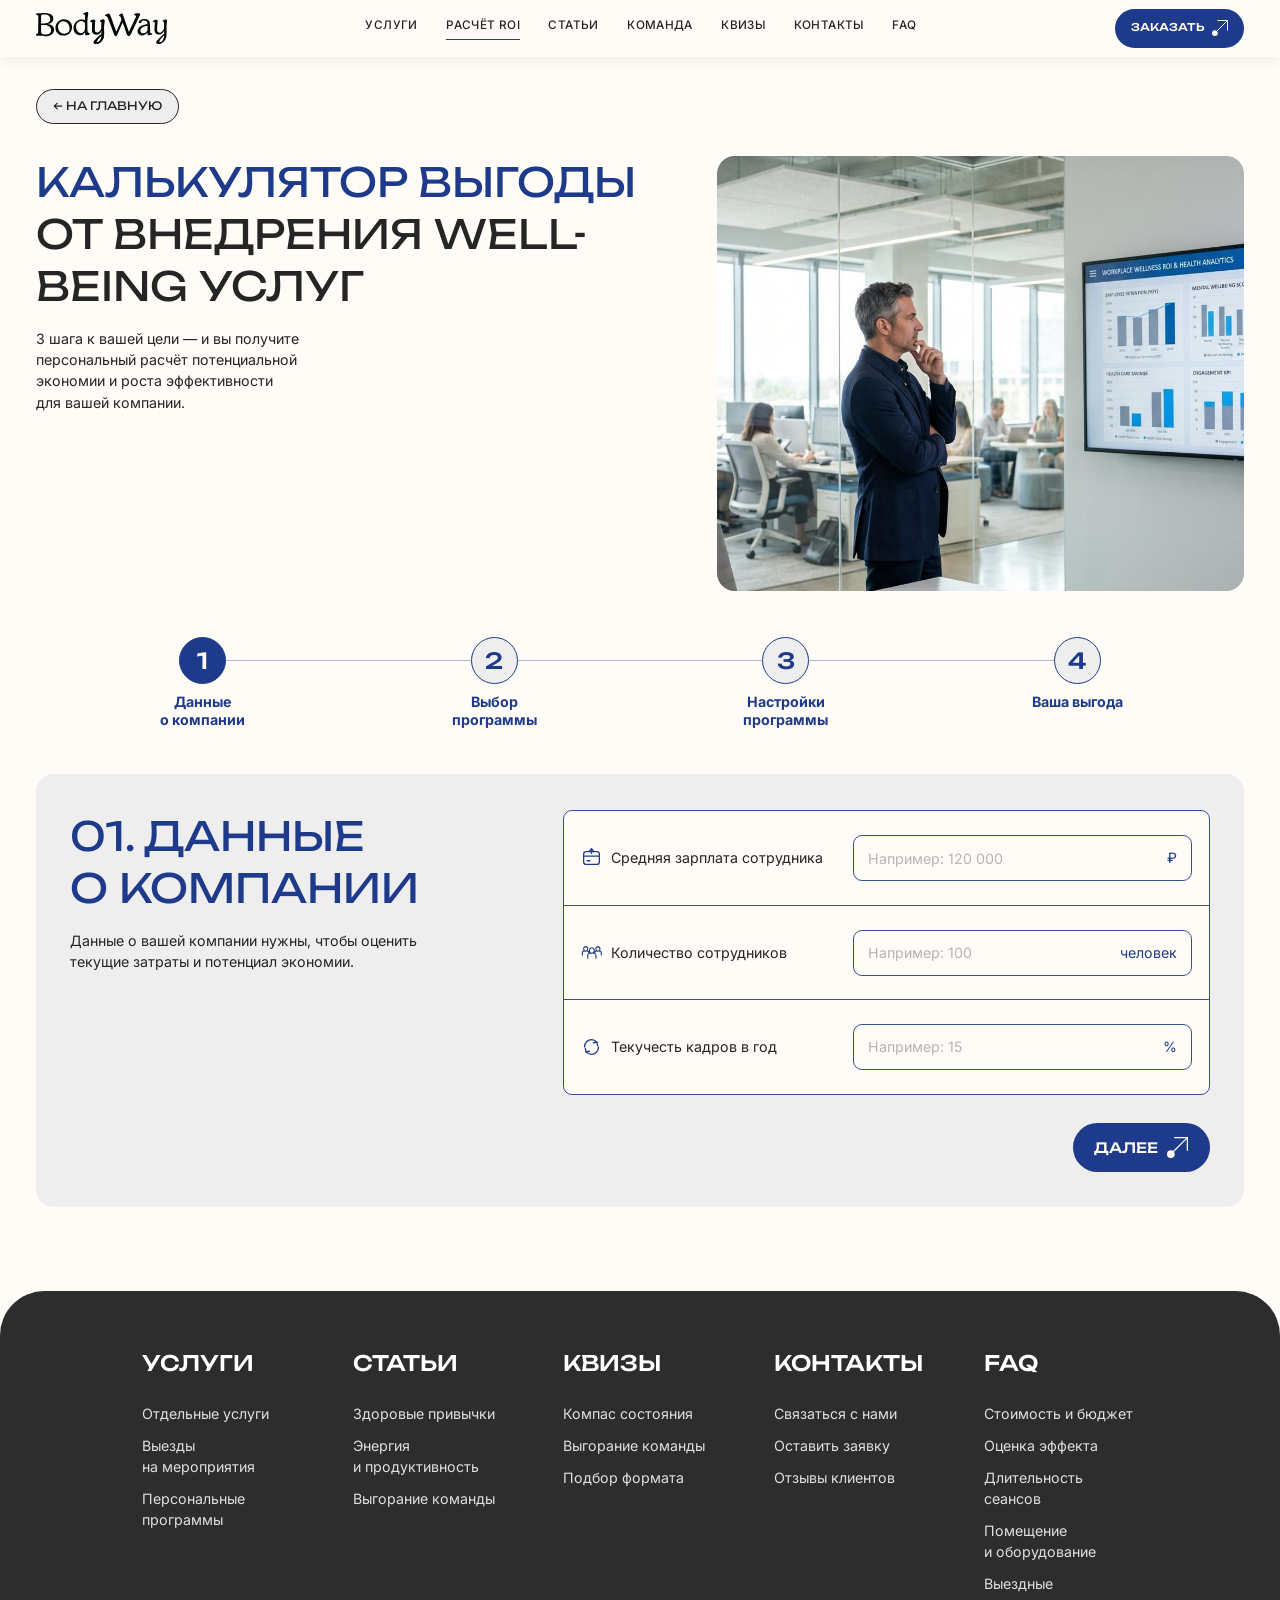
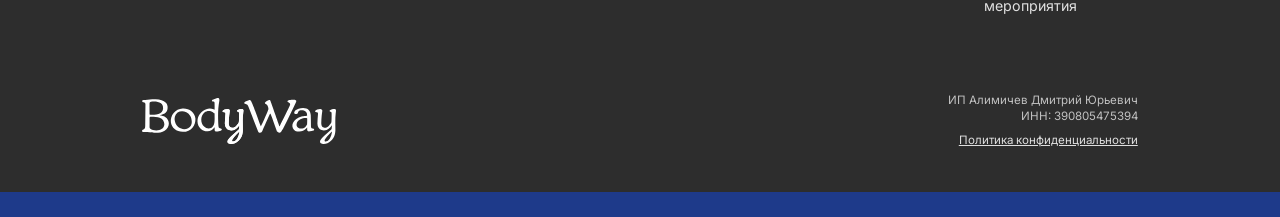
==== commit 9d4baf07: "upd" ====
--- a/calculator.html
+++ b/calculator.html
@@ -11,7 +11,7 @@
 <link rel="preconnect" href="https://fonts.googleapis.com">
 <link rel="preconnect" href="https://fonts.gstatic.com" crossorigin>
 <link href="https://fonts.googleapis.com/css2?family=Inter:wght@400;500;600;700&family=Unbounded:wght@400;500;600&display=swap" rel="stylesheet">
-<link rel="stylesheet" href="css/style.css?v=48">
+<link rel="stylesheet" href="css/style.css?v=52">
 <link rel="stylesheet" href="css/calculator.css?v=12">
 </head>
 <body>
@@ -290,10 +290,10 @@
       <div class="footer__col">
         <h5 class="footer__heading">FAQ</h5>
         <a href="faq.html" class="footer__link">Стоимость и&nbsp;бюджет</a>
-        <a href="faq.html" class="footer__link">Польза well-being</a>
-        <a href="faq.html" class="footer__link">Без отвлечения</a>
-        <a href="faq.html" class="footer__link">Нет помещения</a>
-        <a href="faq.html" class="footer__link">Выезд к&nbsp;вам</a>
+        <a href="faq.html" class="footer__link">Оценка эффекта</a>
+        <a href="faq.html" class="footer__link">Длительность сеансов</a>
+        <a href="faq.html" class="footer__link">Помещение и&nbsp;оборудование</a>
+        <a href="faq.html" class="footer__link">Выездные мероприятия</a>
       </div>
     </div>
 
@@ -301,7 +301,7 @@
       <img src="assets/icons/logo-white.svg" alt="BodyWay" class="footer__logo">
       <div class="footer__legal">
         <p class="footer__legal-text">ИП Алимичев Дмитрий Юрьевич<br>ИНН: 390805475394</p>
-        <a href="https://body-way.ru/policy" target="_blank" rel="noopener" class="footer__legal-link">Политика конфиденциальности</a>
+        <a href="policy.html" class="footer__legal-link">Политика конфиденциальности</a>
       </div>
     </div>
   </div>
--- a/css/style.css
+++ b/css/style.css
@@ -974,7 +974,7 @@
 
 .need-list__icon-img {
   display: block;
-  width: 1.9vw;
+  width: 2.7vw;
   height: auto;
 }
 
@@ -1968,7 +1968,7 @@
   }
 
   .need-list__icon-img {
-    width: 4.6vw;
+    width: 6.6vw;
   }
 
   .need-list__text {
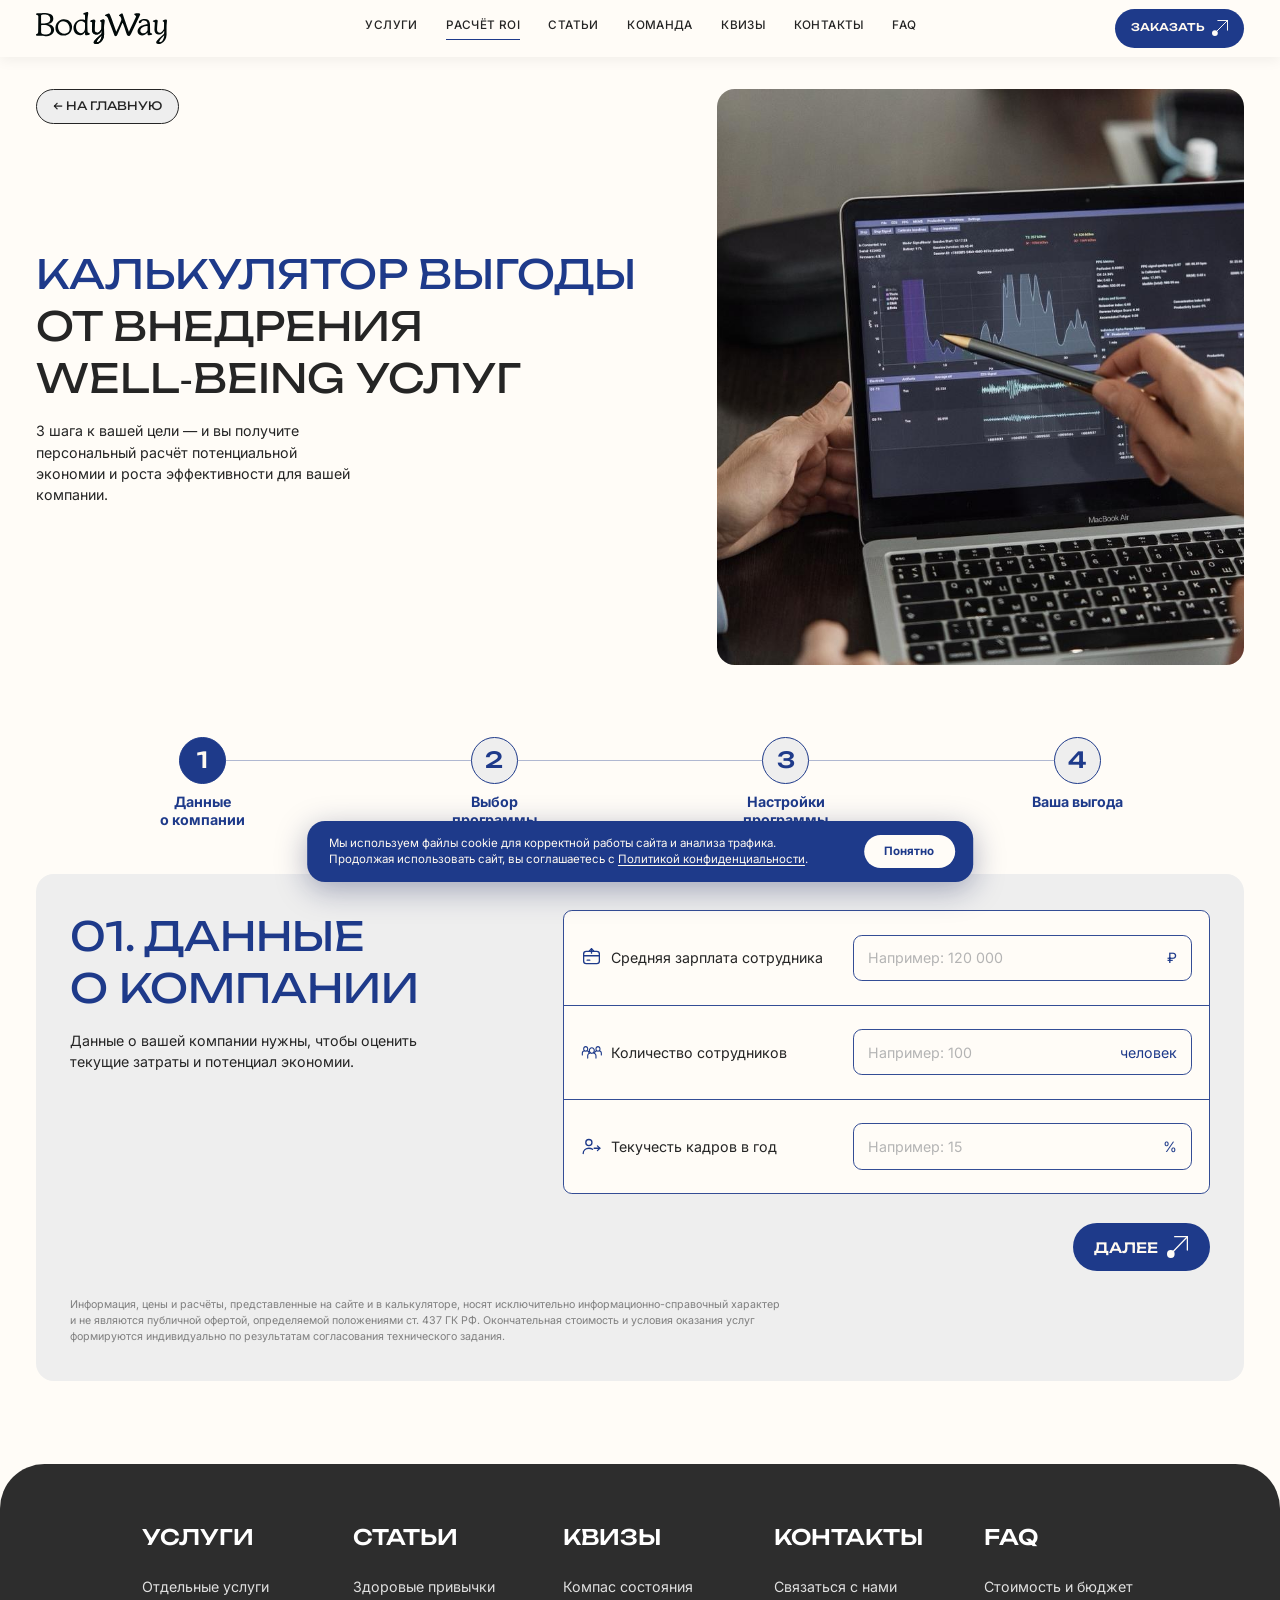
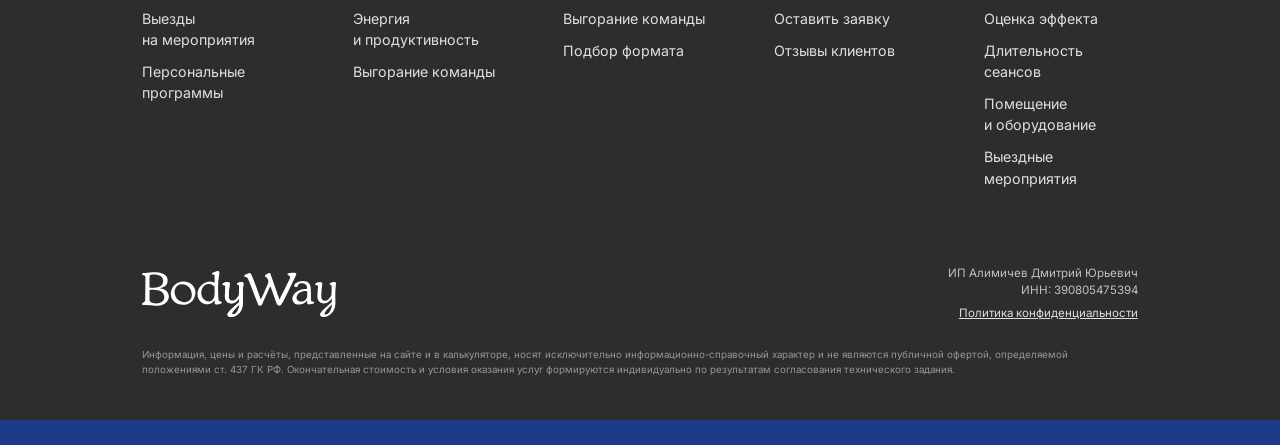
==== commit 93565573: "upd" ====
--- a/calculator.html
+++ b/calculator.html
@@ -11,8 +11,8 @@
 <link rel="preconnect" href="https://fonts.googleapis.com">
 <link rel="preconnect" href="https://fonts.gstatic.com" crossorigin>
 <link href="https://fonts.googleapis.com/css2?family=Inter:wght@400;500;600;700&family=Unbounded:wght@400;500;600&display=swap" rel="stylesheet">
-<link rel="stylesheet" href="css/style.css?v=52">
-<link rel="stylesheet" href="css/calculator.css?v=12">
+<link rel="stylesheet" href="css/style.css?v=54">
+<link rel="stylesheet" href="css/calculator.css?v=18">
 </head>
 <body>
 
@@ -84,12 +84,12 @@
       <div class="calc__intro-text">
         <h1 class="calc__title">
           <span class="calc__title-accent">Калькулятор выгоды</span>
-          от&nbsp;внедрения well-being услуг
+          от&nbsp;внедрения well&#8209;being&nbsp;услуг
         </h1>
         <p class="calc__intro-desc">3&nbsp;шага к&nbsp;вашей цели — и&nbsp;вы получите персональный расчёт потенциальной экономии и&nbsp;роста эффективности для&nbsp;вашей компании.</p>
       </div>
       <div class="calc__intro-media">
-        <img src="assets/img/calc-roi.jpg" alt="" class="calc__intro-img" style="object-position:50% 40%">
+        <img src="assets/img/calc-roi-3.jpg" alt="" class="calc__intro-img" style="object-position:48% 50%">
       </div>
     </div>
 
@@ -150,7 +150,7 @@
           </label>
           <label class="calc-field">
             <span class="calc-field__label">
-              <img src="assets/icons/icon-refresh.svg" alt="" class="calc-field__label-icon">
+              <img src="assets/icons/icon-turnover.svg" alt="" class="calc-field__label-icon">
               Текучесть кадров в&nbsp;год
             </span>
             <span class="calc-field__input-box">
@@ -239,6 +239,7 @@
           <img src="assets/icons/arrow-light.svg" alt="" class="btn__arrow">
         </button>
       </div>
+      <p class="calc__disclaimer">Информация, цены и&nbsp;расчёты, представленные на&nbsp;сайте и&nbsp;в&nbsp;калькуляторе, носят исключительно информационно-справочный характер и&nbsp;не&nbsp;являются публичной офертой, определяемой положениями ст.&nbsp;437 ГК&nbsp;РФ. Окончательная стоимость и&nbsp;условия оказания услуг формируются индивидуально по&nbsp;результатам согласования технического задания.</p>
     </div>
   </div>
 
@@ -304,11 +305,12 @@
         <a href="policy.html" class="footer__legal-link">Политика конфиденциальности</a>
       </div>
     </div>
+    <p class="footer__disclaimer">Информация, цены и&nbsp;расчёты, представленные на&nbsp;сайте и&nbsp;в&nbsp;калькуляторе, носят исключительно информационно-справочный характер и&nbsp;не&nbsp;являются публичной офертой, определяемой положениями ст.&nbsp;437 ГК&nbsp;РФ. Окончательная стоимость и&nbsp;условия оказания услуг формируются индивидуально по&nbsp;результатам согласования технического задания.</p>
   </div>
   <div class="footer__stripe"></div>
 </footer>
 
-<script src="js/main.js?v=20"></script>
+<script src="js/main.js?v=21"></script>
 <script src="js/forms.js?v=2"></script>
 <script src="js/calculator.js?v=10"></script>
 </body>
--- a/css/style.css
+++ b/css/style.css
@@ -1251,6 +1251,7 @@
   color: var(--color-cream-soft);
   cursor: pointer;
   margin-top: 0.625vw;
+  margin-bottom: 1.1vw;
 }
 
 .form-card__checkbox input {
@@ -2116,6 +2117,7 @@
     gap: 2.5vw;
     font-size: 3vw;
     margin-top: 1vw;
+    margin-bottom: 3vw;
   }
 
   .form-card__checkbox input {
@@ -2253,3 +2255,103 @@
     height: 4vw;
   }
 }
+
+/* ===== Consent link, footer disclaimer, cookie banner ===== */
+
+.consent-link {
+  color: inherit;
+  text-decoration: underline;
+  text-underline-offset: 0.15em;
+}
+
+.footer__disclaimer {
+  max-width: 77.776vw;
+  margin: 2vw auto 0;
+  font-size: 0.764vw;
+  line-height: 1.5;
+  color: var(--color-white);
+  opacity: 0.5;
+  text-wrap: pretty;
+}
+
+.cookie-banner {
+  position: fixed;
+  left: 50%;
+  bottom: 1.4vw;
+  z-index: 200;
+  display: flex;
+  align-items: center;
+  gap: 1.6vw;
+  width: min(52vw, 1100px);
+  padding: 1.1vw 1.4vw 1.1vw 1.7vw;
+  border-radius: var(--radius-md);
+  background-color: var(--color-navy);
+  color: var(--color-cream-soft);
+  box-shadow: 0 0.6vw 2.4vw rgba(16, 30, 82, 0.35);
+  transform: translate(-50%, 140%);
+  opacity: 0;
+  transition: transform 0.45s cubic-bezier(0.2, 0.8, 0.2, 1), opacity 0.35s ease;
+}
+
+.cookie-banner--visible {
+  transform: translate(-50%, 0);
+  opacity: 1;
+}
+
+.cookie-banner__text {
+  flex: 1;
+  font-size: 0.9vw;
+  line-height: 1.45;
+  text-wrap: pretty;
+}
+
+.cookie-banner__text a {
+  color: inherit;
+  text-decoration: underline;
+  text-underline-offset: 0.15em;
+}
+
+.cookie-banner__btn {
+  flex-shrink: 0;
+  padding: 0.75vw 1.6vw;
+  border: 0;
+  border-radius: 10vw;
+  background-color: var(--color-cream);
+  color: var(--color-navy);
+  font-family: var(--font-body);
+  font-weight: 700;
+  font-size: 0.9vw;
+  cursor: pointer;
+  transition: opacity 0.2s ease;
+}
+
+.cookie-banner__btn:hover {
+  opacity: 0.88;
+}
+
+@media (max-width: 900px) {
+  .footer__disclaimer {
+    max-width: none;
+    margin: 6vw 0 0;
+    font-size: 2.8vw;
+  }
+
+  .cookie-banner {
+    bottom: 3vw;
+    width: calc(100vw - 6vw);
+    flex-direction: column;
+    align-items: stretch;
+    gap: 3vw;
+    padding: 4vw 4.5vw;
+    border-radius: 4vw;
+  }
+
+  .cookie-banner__text {
+    font-size: 3.3vw;
+  }
+
+  .cookie-banner__btn {
+    padding: 2.8vw 5vw;
+    font-size: 3.4vw;
+  }
+}
--- a/css/calculator.css
+++ b/css/calculator.css
@@ -1,11 +1,17 @@
 /* ===== Intro ===== */
 
 .calc__top {
+  position: relative;
   padding-top: 2.5vw;
   padding-bottom: 6.5vw;
 }
 
+/* the back link floats in the top-left corner, so the hero starts exactly like on the services page */
 .calc__back {
+  position: absolute;
+  top: 2.5vw;
+  left: 2.778vw;
+  z-index: 2;
   display: inline-flex;
   align-items: center;
   gap: 0.5vw;
@@ -17,15 +23,14 @@
   font-family: var(--font-heading);
   font-size: 0.903vw;
   text-transform: uppercase;
-  margin-bottom: 2.5vw;
 }
 
 .calc__intro {
   display: grid;
   grid-template-columns: 1fr 41.18vw;
   gap: 3.472vw;
-  align-items: start;
-  margin-bottom: 3.611vw;
+  align-items: center;
+  margin-bottom: 5.6vw;
 }
 
 .calc__title {
@@ -45,14 +50,13 @@
 .calc__intro-desc {
   font-size: 1.111vw;
   line-height: 1.5;
-  max-width: 22vw;
+  max-width: 26vw;
 }
 
 .calc__intro-img {
   width: 100%;
-  height: 34vw;
+  height: 45vw;
   object-fit: cover;
-  object-position: top;
   border-radius: var(--radius-md);
 }
 
@@ -650,35 +654,36 @@
   }
 
   .calc__back {
+    position: static;
     height: 8vw;
     padding: 0 4vw;
     font-size: 2.8vw;
     margin-bottom: 5vw;
   }
 
-  .calc__intro,
+    .calc__intro,
   .calc__panel {
     grid-template-columns: 1fr;
   }
 
   .calc__intro {
     gap: 6vw;
-    margin-bottom: 8vw;
+    margin-bottom: 11vw;
   }
 
   .calc__title {
-    font-size: 7vw;
+    font-size: 6.5vw;
     margin-bottom: 3vw;
   }
 
   .calc__intro-desc {
-    font-size: 3.3vw;
+    font-size: 3.4vw;
     line-height: 1.5;
     max-width: none;
   }
 
   .calc__intro-img {
-    height: 60vw;
+    height: 70vw;
   }
 
   .calc__stepper {
@@ -1239,3 +1244,20 @@
     border-top: 0.25mm solid #cccccc;
   }
 }
+
+.calc__disclaimer {
+  max-width: 56vw;
+  margin-top: 2vw;
+  font-size: 0.833vw;
+  line-height: 1.5;
+  color: rgba(37, 37, 37, 0.55);
+  text-wrap: pretty;
+}
+
+@media (max-width: 900px) {
+  .calc__disclaimer {
+    max-width: none;
+    margin-top: 6vw;
+    font-size: 2.9vw;
+  }
+}
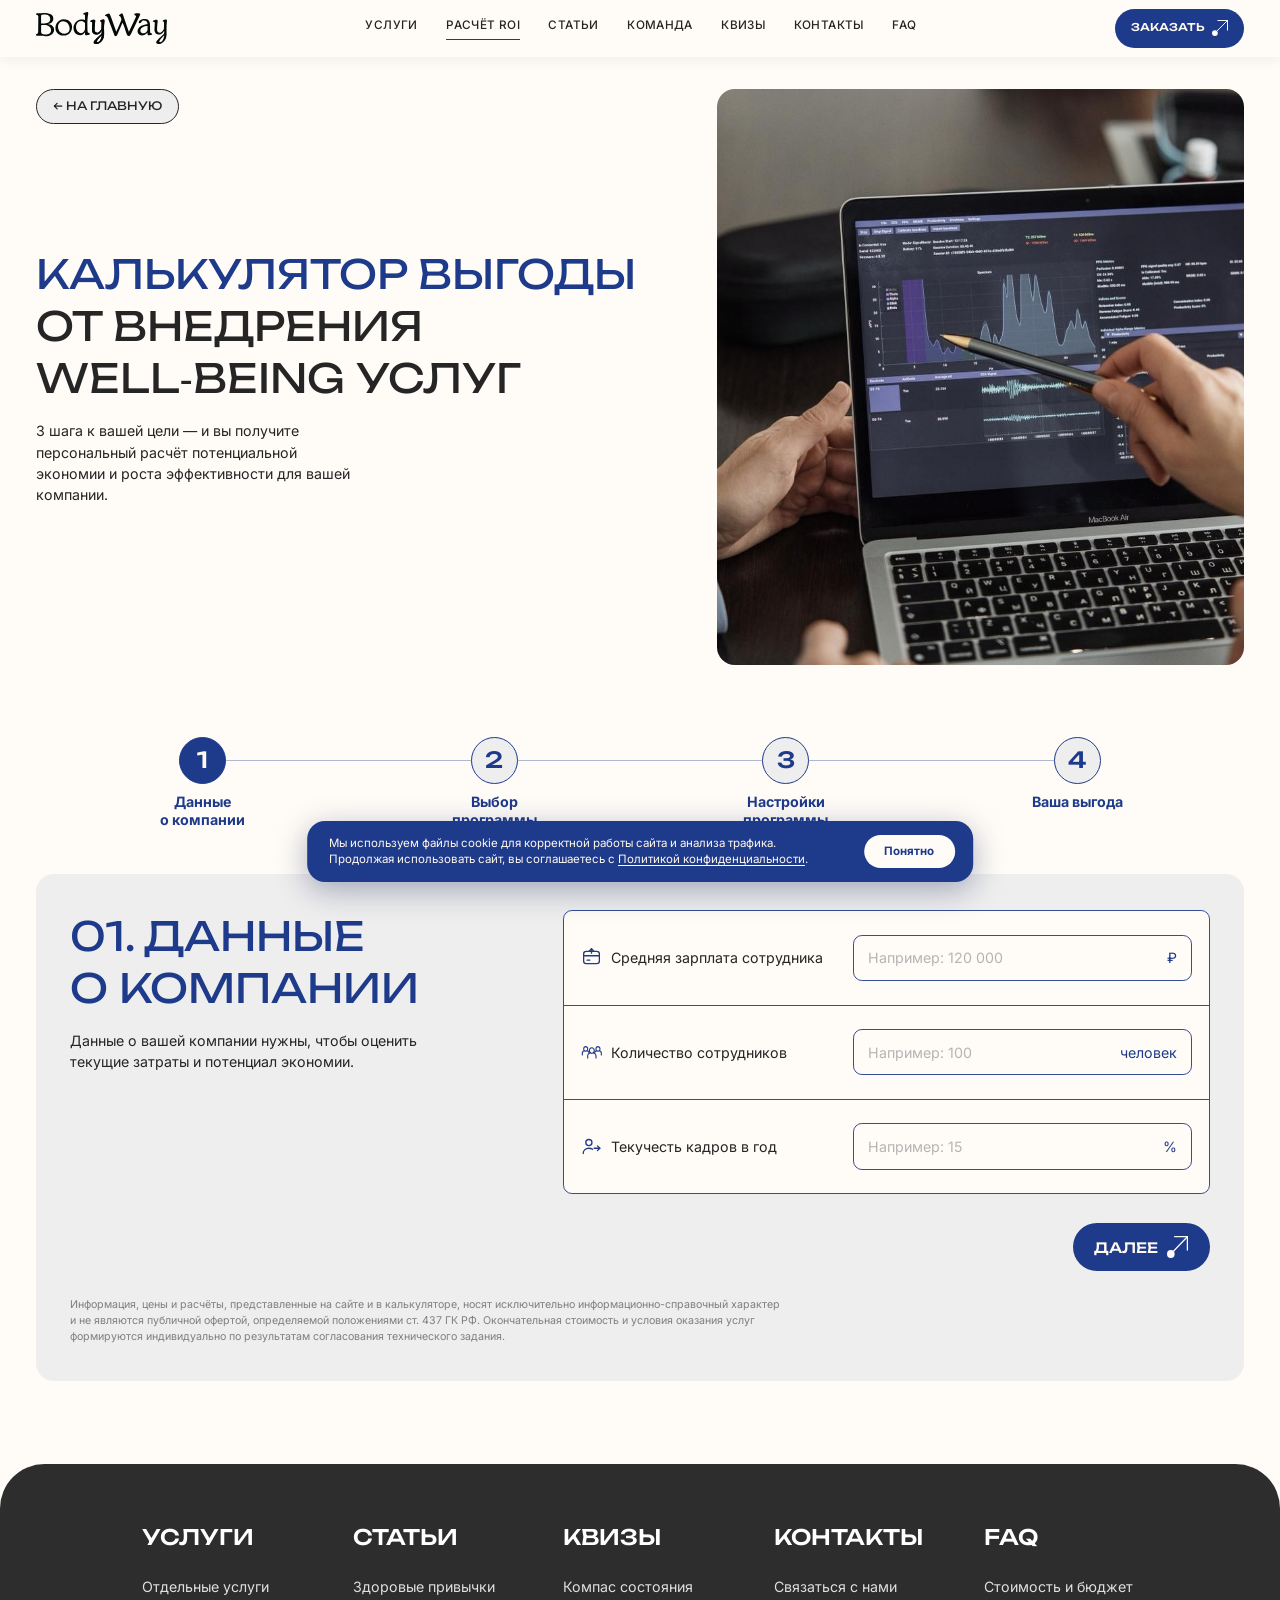
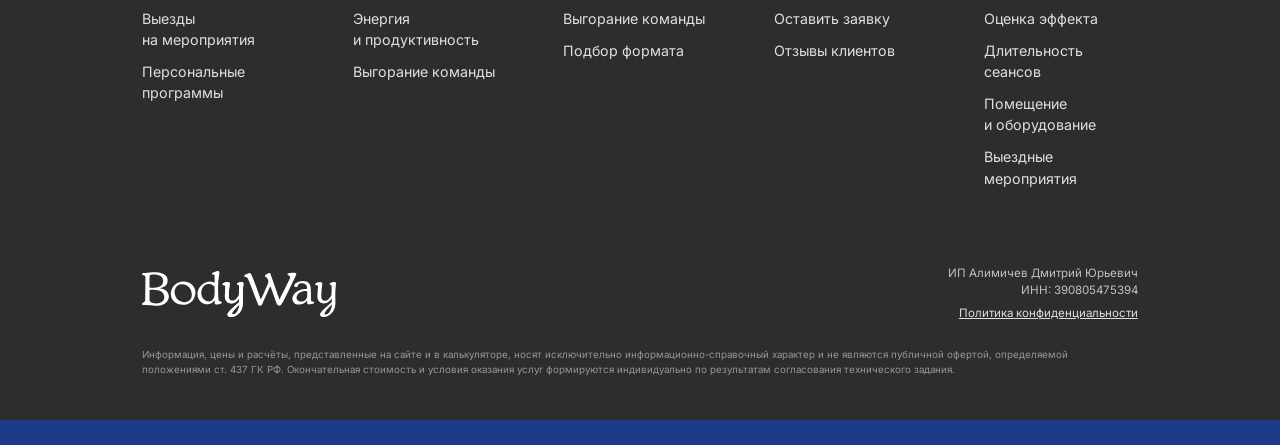
==== commit d6861775: "upd" ====
--- a/calculator.html
+++ b/calculator.html
@@ -11,7 +11,7 @@
 <link rel="preconnect" href="https://fonts.googleapis.com">
 <link rel="preconnect" href="https://fonts.gstatic.com" crossorigin>
 <link href="https://fonts.googleapis.com/css2?family=Inter:wght@400;500;600;700&family=Unbounded:wght@400;500;600&display=swap" rel="stylesheet">
-<link rel="stylesheet" href="css/style.css?v=54">
+<link rel="stylesheet" href="css/style.css?v=64">
 <link rel="stylesheet" href="css/calculator.css?v=18">
 </head>
 <body>
@@ -310,8 +310,8 @@
   <div class="footer__stripe"></div>
 </footer>
 
-<script src="js/main.js?v=21"></script>
-<script src="js/forms.js?v=2"></script>
+<script src="js/main.js?v=25"></script>
+<script src="js/forms.js?v=5"></script>
 <script src="js/calculator.js?v=10"></script>
 </body>
 </html>
--- a/css/style.css
+++ b/css/style.css
@@ -29,12 +29,26 @@
   list-style: none;
 }
 
+html {
+  -webkit-text-size-adjust: 100%;
+  text-size-adjust: 100%;
+}
+
 button, input, textarea, select {
   font-family: inherit;
   font-size: inherit;
   border: none;
   outline: none;
   background: none;
+}
+
+/* без этого кнопки без своего цвета (вопросы FAQ, «Все квизы») на телефонах получают системный синий/чёрный */
+button {
+  color: inherit;
+}
+
+a, button {
+  -webkit-tap-highlight-color: transparent;
 }
 
 /* ===== Variables ===== */
@@ -635,23 +649,32 @@
   margin-left: auto;
 }
 
-.timeline::before {
+/* кружок с цифрой стоит по центру своей карточки, а линия идёт только между центрами кружков */
+.timeline__item {
+  position: relative;
+  display: flex;
+  align-items: center;
+  gap: 1.667vw;
+}
+
+.timeline__item:not(:first-child)::before,
+.timeline__item:not(:last-child)::after {
   content: '';
   position: absolute;
-  left: 1.84vw;
-  top: 1.84vw;
-  bottom: 1.84vw;
+  left: calc(1.84vw - 0.0555vw);
   width: 0.111vw;
-  background-color: var(--color-navy);
-  opacity: 0.35;
+  background-color: rgba(30, 58, 138, 0.35);
   z-index: 0;
 }
 
-.timeline__item {
-  position: relative;
-  display: flex;
-  align-items: flex-start;
-  gap: 1.667vw;
+.timeline__item:not(:first-child)::before {
+  top: 0;
+  height: 50%;
+}
+
+.timeline__item:not(:last-child)::after {
+  top: 50%;
+  height: calc(50% + 1.667vw);
 }
 
 .timeline__num {
@@ -985,6 +1008,7 @@
   line-height: 1.4;
 }
 
+/* лента фото: сама плавно едет, фото по центру крупнее, при наведении лента останавливается */
 .gallery {
   margin-top: 2.778vw;
   padding: 1.667vw 0;
@@ -1100,6 +1124,11 @@
   display: none;
 }
 
+/* карточки в конце главной выше обычного — внутри переворота помещается форма с полем для контакта */
+.steps__row .flip-card {
+  min-height: 29vw;
+}
+
 .cta-card {
   display: flex;
   flex-direction: column;
@@ -1259,6 +1288,10 @@
   height: 0.972vw;
   flex-shrink: 0;
   accent-color: var(--color-cream);
+}
+
+.form-card__field[hidden] {
+  display: none;
 }
 
 .form-card .btn {
@@ -1657,7 +1690,10 @@
     justify-content: flex-start;
     gap: 0;
     min-height: 0;
-    padding: 0 5vw 10vw;
+    /* первый экран = ровно высота телефона минус шапка (svh — с учётом панелей браузера) */
+    height: calc(100vh - var(--header-h));
+    height: calc(100svh - var(--header-h));
+    padding: 0 5vw 7vw;
   }
 
   .hero__sound {
@@ -1674,6 +1710,7 @@
   }
 
   .hero__content {
+    flex: 0 0 auto;
     max-width: none;
     margin-top: -16vw;
     padding: 0;
@@ -1694,7 +1731,9 @@
     bottom: auto;
     order: -1;
     width: auto;
-    height: 122vw;
+    flex: 1 1 0;
+    min-height: 0;
+    height: auto;
     margin: 0 -5vw;
   }
 
@@ -1789,15 +1828,17 @@
     gap: 5vw;
   }
 
-  .timeline::before {
-    left: 4.2vw;
-    top: 4.2vw;
-    bottom: 4.2vw;
-    height: auto;
-  }
-
   .timeline__item {
     gap: 3.5vw;
+  }
+
+  .timeline__item:not(:first-child)::before,
+  .timeline__item:not(:last-child)::after {
+    left: calc(4.2vw - 0.0555vw);
+  }
+
+  .timeline__item:not(:last-child)::after {
+    height: calc(50% + 5vw);
   }
 
   .timeline__num {
@@ -2079,7 +2120,11 @@
   }
 
   .flip-card--flipped {
-    height: 82vw;
+    height: 98vw;
+  }
+
+  .steps__row .flip-card {
+    min-height: 0;
   }
 
   .btn {
@@ -2355,3 +2400,146 @@
     font-size: 3.4vw;
   }
 }
+
+/* iOS Safari приближает страницу при фокусе на поле со шрифтом меньше 16px — не допускаем этого */
+@media (max-width: 900px) {
+  input:not([type="checkbox"]):not([type="radio"]):not([type="hidden"]),
+  select,
+  textarea {
+    font-size: 16px !important;
+  }
+}
+
+/* ===== Нумерованные списки: анимация (Почему мы, Персональные программы) ===== */
+
+/* карточки шагов выезжают по очереди */
+.timeline__item:nth-child(1) { transition-delay: 0s; }
+.timeline__item:nth-child(2) { transition-delay: 0.14s; }
+.timeline__item:nth-child(3) { transition-delay: 0.28s; }
+.timeline__item:nth-child(4) { transition-delay: 0.42s; }
+
+/* кружок с цифрой «выпрыгивает» */
+.timeline__num {
+  transform: scale(0.3);
+  transition: transform 0.6s cubic-bezier(0.34, 1.56, 0.64, 1) 0.2s, box-shadow 0.3s ease;
+}
+
+.timeline__item.in-view .timeline__num {
+  transform: scale(1);
+}
+
+.timeline__item:nth-child(2) .timeline__num { transition-delay: 0.34s, 0s; }
+.timeline__item:nth-child(3) .timeline__num { transition-delay: 0.48s, 0s; }
+.timeline__item:nth-child(4) .timeline__num { transition-delay: 0.62s, 0s; }
+
+/* линия между кружками «вытягивается» сверху вниз */
+.timeline__item::before,
+.timeline__item::after {
+  transform: scaleY(0);
+  transform-origin: top;
+  transition: transform 0.45s ease;
+}
+
+.timeline__item.in-view::before,
+.timeline__item.in-view::after {
+  transform: scaleY(1);
+}
+
+.timeline__item::after { transition-delay: 0.55s; }
+.timeline__item:nth-child(2)::after { transition-delay: 0.7s; }
+.timeline__item:nth-child(3)::after { transition-delay: 0.85s; }
+.timeline__item::before { transition-delay: 0.45s; }
+.timeline__item:nth-child(3)::before { transition-delay: 0.75s; }
+.timeline__item:nth-child(4)::before { transition-delay: 0.9s; }
+
+/* при наведении карточка чуть сдвигается, а кружок увеличивается */
+.timeline__body {
+  transition: transform 0.3s ease, box-shadow 0.3s ease;
+}
+
+.timeline__item:hover .timeline__body {
+  transform: translateX(0.5vw);
+  box-shadow: 0 0.6vw 1.6vw rgba(30, 58, 138, 0.14);
+}
+
+.timeline__item.in-view:hover .timeline__num {
+  transform: scale(1.1);
+  box-shadow: 0 0 0 0.45vw rgba(30, 58, 138, 0.15);
+  transition-delay: 0s;
+}
+
+
+@media (max-width: 900px) {
+  .timeline__item:hover .timeline__body {
+    transform: none;
+    box-shadow: none;
+  }
+}
+
+@media (prefers-reduced-motion: reduce) {
+  .timeline__num,
+  .timeline__item::before,
+  .timeline__item::after,
+  .faq-row__num,
+  .steps__step-circle {
+    transform: none !important;
+    transition: none !important;
+  }
+}
+
+/* ===== Три шага (низ главной): линия вытягивается, кружки «выпрыгивают» ===== */
+
+.steps__stepper::before {
+  transform: scaleX(0);
+  transform-origin: left;
+  transition: transform 1.1s ease 0.2s;
+}
+
+.steps__stepper.in-view::before {
+  transform: scaleX(1);
+}
+
+.steps__step-circle {
+  transform: scale(0.3);
+  transition: transform 0.6s cubic-bezier(0.34, 1.56, 0.64, 1);
+}
+
+.steps__stepper.in-view .steps__step-circle {
+  transform: scale(1);
+}
+
+.steps__step:nth-child(1) .steps__step-circle { transition-delay: 0.15s; }
+.steps__step:nth-child(2) .steps__step-circle { transition-delay: 0.6s; }
+.steps__step:nth-child(3) .steps__step-circle { transition-delay: 1.05s; }
+
+.steps__row-item:nth-child(2) .reveal { transition-delay: 0.15s; }
+.steps__row-item:nth-child(3) .reveal { transition-delay: 0.3s; }
+
+/* единое расстояние от заголовка страницы до абзаца под ним */
+.stati-intro .section__title {
+  margin-bottom: 1.25vw;
+}
+
+.stati-intro__desc {
+  margin-top: 0;
+}
+
+@media (max-width: 900px) {
+  .stati-intro .section__title {
+    margin-bottom: 3vw;
+  }
+
+  .stati-intro__desc {
+    margin-top: 0;
+  }
+}
+
+.steps__intro .section__title {
+  margin-bottom: 1.25vw;
+}
+
+@media (max-width: 900px) {
+  .steps__intro .section__title {
+    margin-bottom: 3vw;
+  }
+}
